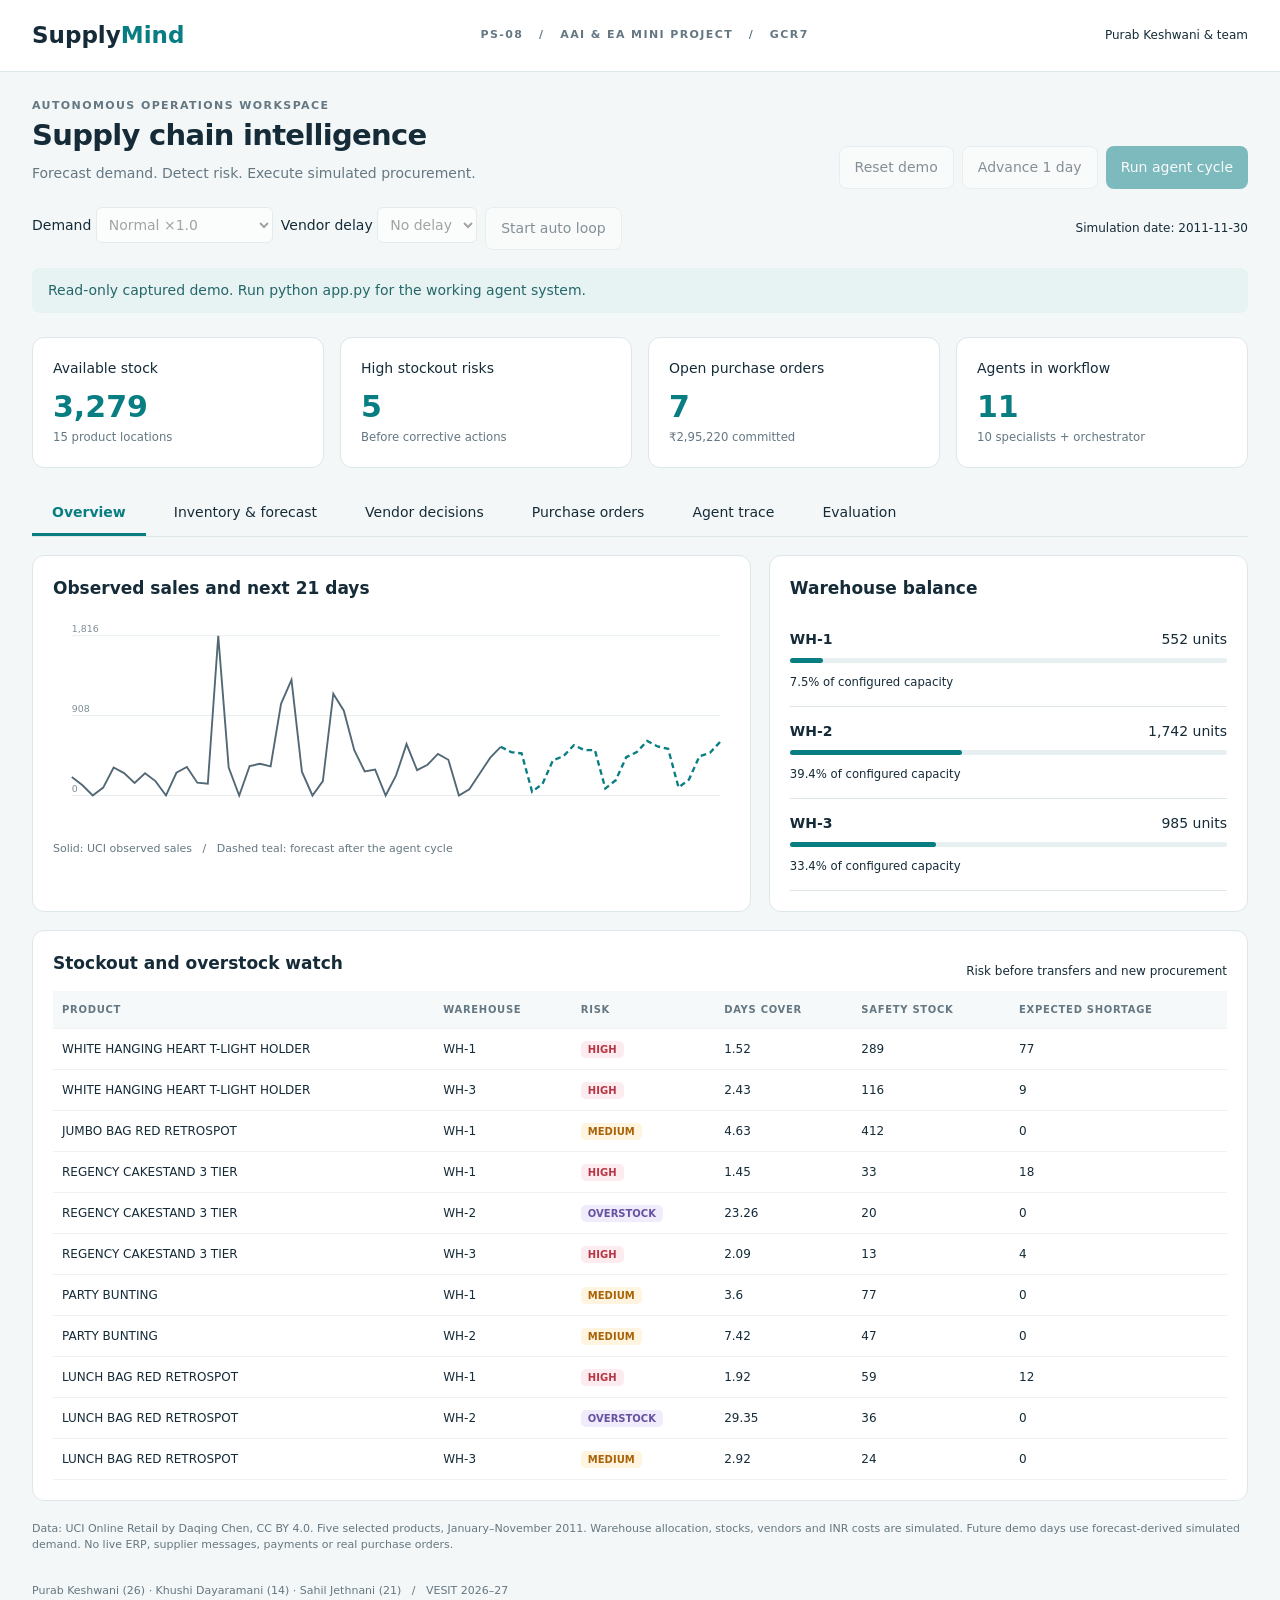
==== DEMO_PREVIEW.html @ 63d57e2f "feat: (first and final commit)" ====
<!doctype html><html lang="en"><head><meta charset="utf-8"><meta name="viewport" content="width=device-width,initial-scale=1"><title>SupplyMind | Supply Chain Intelligence</title>
<style>
:root{--ink:#152b38;--muted:#647782;--line:#dde6e8;--teal:#087e83;--pale:#e8f7f5;--red:#b73545;--amber:#a96409}*{box-sizing:border-box}body{margin:0;background:#f4f7f8;color:var(--ink);font:14px/1.5 system-ui,Arial}button,select{font:inherit}button{cursor:pointer;border:1px solid var(--line);background:white;border-radius:8px;padding:10px 15px;color:var(--ink)}button.primary{background:var(--teal);color:white;border:0}button:disabled{opacity:.5;cursor:wait}header{background:#fff;border-bottom:1px solid var(--line);padding:18px 32px;display:flex;justify-content:space-between;align-items:center}.brand{font-size:23px;font-weight:800}.brand span{color:var(--teal)}.tag{font-size:11px;letter-spacing:1.4px;font-weight:700;color:var(--muted)}main{max-width:1460px;margin:auto;padding:26px 32px}.top{display:flex;justify-content:space-between;align-items:end;gap:20px}h1{font-size:29px;letter-spacing:-.7px;margin:0}h2{font-size:17px;margin:0 0 14px}p{margin:5px 0;color:var(--muted)}.controls{display:flex;gap:8px;flex-wrap:wrap}.metrics{display:grid;grid-template-columns:repeat(4,1fr);gap:16px;margin:24px 0}.metric,.panel{background:#fff;border:1px solid var(--line);border-radius:12px;padding:20px}.metric b{display:block;font-size:30px;line-height:1.3;margin-top:8px}.metric small{color:var(--muted)}.metric .accent{color:var(--teal)}.grid{display:grid;grid-template-columns:1.5fr 1fr;gap:18px}.tabs{display:flex;border-bottom:1px solid var(--line);gap:8px;margin:24px 0 18px}.tabs button{border:0;background:none;border-bottom:3px solid transparent;border-radius:0;padding:10px 20px}.tabs button.active{border-color:var(--teal);color:var(--teal);font-weight:700}table{border-collapse:collapse;width:100%;font-size:12px}th{text-align:left;color:var(--muted);font-size:10px;text-transform:uppercase;letter-spacing:.7px;background:#f6f9fa}th,td{padding:11px 9px;border-bottom:1px solid #edf1f2}.badge{padding:3px 7px;border-radius:5px;font-size:10px;font-weight:800;background:#edf4f5;white-space:nowrap}.HIGH{color:var(--red);background:#fdecef}.MEDIUM{color:var(--amber);background:#fff4df}.LOW,.RECEIVED{color:#087668;background:#e7f7ee}.OVERSTOCK{color:#6552a1;background:#f0ecfc}.OPEN{color:#2869a5;background:#edf4fe}.notice{margin:18px 0 4px;padding:12px 16px;background:#e7f3f2;border-radius:8px;color:#25666a}.disclosure{font-size:11px;color:var(--muted);margin-top:20px}.chart{height:220px;width:100%}.legend{font-size:11px;color:var(--muted)}.trace{border-left:2px solid #bee1de;padding:0 0 18px 15px;margin-left:7px}.trace b{font-size:12px;color:var(--teal)}.trace p{font-size:12px;margin-top:4px}.section{display:none}.section.active{display:block}.wide{overflow:auto}.warehouse{display:flex;justify-content:space-between;border-bottom:1px solid var(--line);padding:14px 0}.bar{height:5px;background:#e7eff0;border-radius:5px;margin:8px 0}.bar i{height:5px;background:var(--teal);display:block;border-radius:5px}.foot{font-size:11px;color:var(--muted);padding:24px 0}select{border:1px solid var(--line);padding:8px;border-radius:6px;background:white}.subtle{font-size:12px}#error{color:var(--red)}.model{font-family:monospace}.bottom{margin-top:18px}.row{display:flex;justify-content:space-between;align-items:center;gap:12px}a{color:var(--teal)}@media(max-width:850px){main,header{padding:18px}.top{align-items:start;flex-direction:column}.grid{grid-template-columns:1fr}.metrics{grid-template-columns:repeat(2,1fr)}.tabs{overflow:auto}.tag{display:none}}
</style></head><body><header><div class="brand">Supply<span>Mind</span></div><div class="tag">PS-08 &nbsp; / &nbsp; AAI & EA MINI PROJECT &nbsp; / &nbsp; GCR7</div><div class="subtle">Purab Keshwani & team</div></header><main>
<div class="top"><div><div class="tag">AUTONOMOUS OPERATIONS WORKSPACE</div><h1>Supply chain intelligence</h1><p>Forecast demand. Detect risk. Execute simulated procurement.</p></div><div class="controls"><button onclick="act('reset')">Reset demo</button><button onclick="act('advance')">Advance 1 day</button><button class="primary" onclick="act('cycle')">Run agent cycle</button></div></div>
<div class="row bottom"><div class="controls"><label>Demand <select id="multiplier"><option value="1">Normal ×1.0</option><option value="1.6">Demand spike ×1.6</option><option value="2">Demand spike ×2.0</option></select></label><label>Vendor delay <select id="delay"><option value="0">No delay</option><option value="2">+2 days</option><option value="5">+5 days</option></select></label><button id="auto" onclick="toggleAuto()">Start auto loop</button></div><span id="date" class="subtle"></span></div>
<div id="notice" class="notice">Loading inventory...</div><div id="error"></div><div id="metrics" class="metrics"></div>
<nav class="tabs"><button class="active" onclick="tab('overview',this)">Overview</button><button onclick="tab('inventory',this)">Inventory & forecast</button><button onclick="tab('vendors',this)">Vendor decisions</button><button onclick="tab('orders',this)">Purchase orders</button><button onclick="tab('agents',this)">Agent trace</button><button onclick="tab('results',this)">Evaluation</button></nav>
<section id="overview" class="section active"><div class="grid"><div class="panel"><h2>Observed sales and next 21 days</h2><svg id="chart" class="chart" viewBox="0 0 720 220"></svg><div class="legend">Solid: UCI observed sales &nbsp; / &nbsp; Dashed teal: forecast after the agent cycle</div></div><div class="panel"><h2>Warehouse balance</h2><div id="warehouses"></div></div></div><div class="panel bottom wide"><div class="row"><h2>Stockout and overstock watch</h2><span class="subtle">Risk before transfers and new procurement</span></div><div id="risks"></div></div></section>
<section id="inventory" class="section"><div class="panel wide"><h2>Inventory and forecast by product location</h2><div id="inventoryTable"></div></div></section>
<section id="vendors" class="section"><div class="panel wide"><h2>Supplier selection and estimated cost</h2><p>Feasible options obey minimum order, lot size, capacity and an INR 100,000 per-order limit.</p><div id="vendorTable"></div></div></section>
<section id="orders" class="section"><div class="panel wide"><div class="row"><h2>Purchase and transfer orders</h2><a href="#" onclick="alert('Start the local app for CSV export.');return false" download="purchase_orders.csv">Export CSV</a></div><p>Internal simulation ledger. Delivery receipts update on-hand stock when you advance the day.</p><div id="ordersTable"></div></div></section>
<section id="agents" class="section"><div class="panel"><h2>11 cooperating agents</h2><p>Statistical learning and rule-based decision agents coordinate through a shared blackboard.</p><div id="trace" class="bottom"></div></div></section>
<section id="results" class="section"><div class="grid"><div class="panel wide"><h2>Forecast backtest</h2><p>28-day holdout: 3–30 November 2011. Lower WAPE is better.</p><div id="forecastMetrics"></div></div><div class="panel wide"><h2>Inventory policy replay</h2><p>56 days, identical initial stock and historical observed sales.</p><div id="policyMetrics"></div></div></div><p class="bottom">Operating cost includes holding, shortage penalties and transfers. Procurement is reported separately. Closing inventory differs; this is a single scenario, not a profit or production benchmark.</p></section>
<p class="disclosure">Data: UCI Online Retail by Daqing Chen, CC BY 4.0. Five selected products, January–November 2011. Warehouse allocation, stocks, vendors and INR costs are simulated. Future demo days use forecast-derived simulated demand. No live ERP, supplier messages, payments or real purchase orders.</p><div class="foot">Purab Keshwani (26) · Khushi Dayaramani (14) · Sahil Jethnani (21) &nbsp; / &nbsp; VESIT 2026–27</div>
</main><script>window.SNAPSHOT={"date": "2011-11-30", "inventory": [{"sku": "85123A", "warehouse": "WH-1", "on_hand": 89, "reserved": 0, "capacity": 1989, "available": 89, "on_order": 0, "position": 89}, {"sku": "85123A", "warehouse": "WH-2", "on_hand": 805, "reserved": 0, "capacity": 1193, "available": 805, "on_order": 0, "position": 805}, {"sku": "85123A", "warehouse": "WH-3", "on_hand": 59, "reserved": 0, "capacity": 795, "available": 59, "on_order": 0, "position": 59}, {"sku": "85099B", "warehouse": "WH-1", "on_hand": 357, "reserved": 0, "capacity": 3573, "available": 357, "on_order": 0, "position": 357}, {"sku": "85099B", "warehouse": "WH-2", "on_hand": 428, "reserved": 0, "capacity": 2144, "available": 428, "on_order": 0, "position": 428}, {"sku": "85099B", "warehouse": "WH-3", "on_hand": 786, "reserved": 0, "capacity": 1429, "available": 786, "on_order": 0, "position": 786}, {"sku": "22423", "warehouse": "WH-1", "on_hand": 20, "reserved": 0, "capacity": 461, "available": 20, "on_order": 21, "position": 41}, {"sku": "22423", "warehouse": "WH-2", "on_hand": 165, "reserved": 0, "capacity": 276, "available": 165, "on_order": 0, "position": 165}, {"sku": "22423", "warehouse": "WH-3", "on_hand": 13, "reserved": 0, "capacity": 184, "available": 13, "on_order": 0, "position": 13}, {"sku": "47566", "warehouse": "WH-1", "on_hand": 46, "reserved": 0, "capacity": 461, "available": 46, "on_order": 0, "position": 46}, {"sku": "47566", "warehouse": "WH-2", "on_hand": 55, "reserved": 0, "capacity": 276, "available": 55, "on_order": 0, "position": 55}, {"sku": "47566", "warehouse": "WH-3", "on_hand": 101, "reserved": 0, "capacity": 184, "available": 101, "on_order": 0, "position": 101}, {"sku": "20725", "warehouse": "WH-1", "on_hand": 40, "reserved": 0, "capacity": 891, "available": 40, "on_order": 72, "position": 112}, {"sku": "20725", "warehouse": "WH-2", "on_hand": 289, "reserved": 0, "capacity": 534, "available": 289, "on_order": 0, "position": 289}, {"sku": "20725", "warehouse": "WH-3", "on_hand": 26, "reserved": 0, "capacity": 356, "available": 26, "on_order": 0, "position": 26}], "orders": [{"sku": "22423", "warehouse": "WH-1", "source": "WH-2", "quantity": 21, "eta": "2011-12-01", "status": "OPEN", "kind": "TRANSFER", "id": "TR-20111130-001"}, {"sku": "20725", "warehouse": "WH-1", "source": "WH-2", "quantity": 72, "eta": "2011-12-01", "status": "OPEN", "kind": "TRANSFER", "id": "TR-20111130-002"}, {"sku": "85123A", "warehouse": "WH-3", "vendor_id": "V2", "vendor": "Rapid Logistics", "quantity": 425, "unit_price_inr": 97.2, "total_inr": 41410, "eta": "2011-12-02", "status": "OPEN", "kind": "PURCHASE", "reason": "Lowest feasible estimated total cost INR 43712.39", "id": "PO-20111130-003"}, {"sku": "85099B", "warehouse": "WH-1", "vendor_id": "V2", "vendor": "Rapid Logistics", "quantity": 1280, "unit_price_inr": 68.09, "total_inr": 87260.32, "eta": "2011-12-02", "status": "OPEN", "kind": "PURCHASE", "reason": "Lowest feasible estimated total cost INR 90441.33", "id": "PO-20111130-004"}, {"sku": "22423", "warehouse": "WH-1", "vendor_id": "V2", "vendor": "Rapid Logistics", "quantity": 165, "unit_price_inr": 367.2, "total_inr": 60688, "eta": "2011-12-02", "status": "OPEN", "kind": "PURCHASE", "reason": "Lowest feasible estimated total cost INR 61339.95", "id": "PO-20111130-005"}, {"sku": "22423", "warehouse": "WH-3", "vendor_id": "V2", "vendor": "Rapid Logistics", "quantity": 75, "unit_price_inr": 367.2, "total_inr": 27640, "eta": "2011-12-02", "status": "OPEN", "kind": "PURCHASE", "reason": "Lowest feasible estimated total cost INR 29782.60", "id": "PO-20111130-006"}, {"sku": "47566", "warehouse": "WH-1", "vendor_id": "V2", "vendor": "Rapid Logistics", "quantity": 240, "unit_price_inr": 194.4, "total_inr": 46756, "eta": "2011-12-02", "status": "OPEN", "kind": "PURCHASE", "reason": "Lowest feasible estimated total cost INR 47434.00", "id": "PO-20111130-007"}, {"sku": "47566", "warehouse": "WH-2", "vendor_id": "V2", "vendor": "Rapid Logistics", "quantity": 115, "unit_price_inr": 194.4, "total_inr": 22456, "eta": "2011-12-02", "status": "OPEN", "kind": "PURCHASE", "reason": "Lowest feasible estimated total cost INR 22794.80", "id": "PO-20111130-008"}, {"sku": "20725", "warehouse": "WH-3", "vendor_id": "V2", "vendor": "Rapid Logistics", "quantity": 110, "unit_price_inr": 81, "total_inr": 9010, "eta": "2011-12-02", "status": "OPEN", "kind": "PURCHASE", "reason": "Lowest feasible estimated total cost INR 9297.52", "id": "PO-20111130-009"}], "log": [{"agent": "MasterOrchestrator", "message": "Started detect-decide-execute cycle on a shared blackboard."}, {"agent": "InventoryTrackingAgent", "message": "Validated 15 stock records; counted open orders in inventory position."}, {"agent": "DemandForecastingAgent", "message": "Selected mean28, seasonal7 or Ridge using prior 28-day validation; forecast next 21 days."}, {"agent": "StockoutRiskAgent", "message": "Detected 5 high risks and 2 overstock positions."}, {"agent": "AnomalyDetectionAgent", "message": "Logged 0 alerts using median absolute deviation and scenario delay signals."}, {"agent": "WarehouseOptimizationAgent", "message": "Planned 2 transfers while protecting 14 days plus donor buffer."}, {"agent": "ReorderDecisionAgent", "message": "8 positions need a purchase after considering transfers and pipeline stock."}, {"agent": "VendorIntelligenceAgent", "message": "Enumerated all suppliers with MOQ, lot size, capacity, discounts and a per-order INR 100000 limit."}, {"agent": "CostOptimizationAgent", "message": "Minimized purchase, holding and estimated shortage cost over enumerated feasible candidates; no global-optimality claim."}, {"agent": "PurchaseOrderAgent", "message": "Generated 7 structured purchase orders for internal simulated execution."}, {"agent": "ReportingDashboardAgent", "message": "Published forecasts, risk alerts, supplier comparison, purchase orders and the complete decision trace."}, {"agent": "MasterOrchestrator", "message": "Cycle complete. Persistence and idempotency belong to the execution adapter."}], "risks": [{"sku": "85123A", "warehouse": "WH-1", "level": "HIGH", "days_cover": 1.52, "safety_stock": 289, "expected_shortage": 77, "lead_days": 2}, {"sku": "85123A", "warehouse": "WH-2", "level": "LOW", "days_cover": 23.09, "safety_stock": 173, "expected_shortage": 0, "lead_days": 2}, {"sku": "85123A", "warehouse": "WH-3", "level": "HIGH", "days_cover": 2.43, "safety_stock": 116, "expected_shortage": 9, "lead_days": 2}, {"sku": "85099B", "warehouse": "WH-1", "level": "MEDIUM", "days_cover": 4.63, "safety_stock": 412, "expected_shortage": 0, "lead_days": 2}, {"sku": "85099B", "warehouse": "WH-2", "level": "LOW", "days_cover": 9.29, "safety_stock": 247, "expected_shortage": 0, "lead_days": 2}, {"sku": "85099B", "warehouse": "WH-3", "level": "LOW", "days_cover": 24.9, "safety_stock": 165, "expected_shortage": 0, "lead_days": 2}, {"sku": "22423", "warehouse": "WH-1", "level": "HIGH", "days_cover": 1.45, "safety_stock": 33, "expected_shortage": 17.7, "lead_days": 2}, {"sku": "22423", "warehouse": "WH-2", "level": "OVERSTOCK", "days_cover": 23.26, "safety_stock": 20, "expected_shortage": 0, "lead_days": 2}, {"sku": "22423", "warehouse": "WH-3", "level": "HIGH", "days_cover": 2.09, "safety_stock": 13, "expected_shortage": 3.6, "lead_days": 2}, {"sku": "47566", "warehouse": "WH-1", "level": "MEDIUM", "days_cover": 3.6, "safety_stock": 77, "expected_shortage": 0, "lead_days": 2}, {"sku": "47566", "warehouse": "WH-2", "level": "MEDIUM", "days_cover": 7.42, "safety_stock": 47, "expected_shortage": 0, "lead_days": 2}, {"sku": "47566", "warehouse": "WH-3", "level": "LOW", "days_cover": 23.57, "safety_stock": 31, "expected_shortage": 0, "lead_days": 2}, {"sku": "20725", "warehouse": "WH-1", "level": "HIGH", "days_cover": 1.92, "safety_stock": 59, "expected_shortage": 11.7, "lead_days": 2}, {"sku": "20725", "warehouse": "WH-2", "level": "OVERSTOCK", "days_cover": 29.35, "safety_stock": 36, "expected_shortage": 0, "lead_days": 2}, {"sku": "20725", "warehouse": "WH-3", "level": "MEDIUM", "days_cover": 2.92, "safety_stock": 24, "expected_shortage": 0, "lead_days": 2}], "proposals": [{"sku": "85123A", "warehouse": "WH-1", "position": 89, "available": 89, "capacity": 1989, "candidates": [{"vendor_id": "V1", "name": "Value Supplies", "sku": "85123A", "unit_price_inr": 82.8, "lead_days": 6, "reliability": 0.9, "min_qty": 10, "lot_size": 5, "max_qty": 5000, "shipping_inr": 100, "discount_threshold": 500, "discount_rate": 0.03, "quantity": 1350, "actual_price": 80.32, "landed": 108526.6, "shortage_cost": 29121.43, "holding_cost": 4387.5, "score": 142035.53, "feasible": false, "effective_lead": 6}, {"vendor_id": "V2", "name": "Rapid Logistics", "sku": "85123A", "unit_price_inr": 97.2, "lead_days": 2, "reliability": 0.98, "min_qty": 10, "lot_size": 5, "max_qty": 5000, "shipping_inr": 100, "discount_threshold": 500, "discount_rate": 0.03, "quantity": 1100, "actual_price": 94.28, "landed": 103812.4, "shortage_cost": 10711.29, "holding_cost": 2475, "score": 116998.69, "feasible": false, "effective_lead": 2}, {"vendor_id": "V3", "name": "Balanced Traders", "sku": "85123A", "unit_price_inr": 90, "lead_days": 4, "reliability": 0.96, "min_qty": 10, "lot_size": 5, "max_qty": 5000, "shipping_inr": 100, "discount_threshold": 500, "discount_rate": 0.03, "quantity": 1170, "actual_price": 87.3, "landed": 102241, "shortage_cost": 11567.57, "holding_cost": 3217.5, "score": 117026.07, "feasible": false, "effective_lead": 4}], "review": "No feasible supplier under configured constraints"}, {"sku": "85123A", "warehouse": "WH-3", "position": 59, "available": 59, "capacity": 795, "candidates": [{"vendor_id": "V1", "name": "Value Supplies", "sku": "85123A", "unit_price_inr": 82.8, "lead_days": 6, "reliability": 0.9, "min_qty": 10, "lot_size": 5, "max_qty": 5000, "shipping_inr": 100, "discount_threshold": 500, "discount_rate": 0.03, "quantity": 530, "actual_price": 80.32, "landed": 42667.48, "shortage_cost": 9160.71, "holding_cost": 1722.5, "score": 53550.69, "feasible": true, "effective_lead": 6}, {"vendor_id": "V2", "name": "Rapid Logistics", "sku": "85123A", "unit_price_inr": 97.2, "lead_days": 2, "reliability": 0.98, "min_qty": 10, "lot_size": 5, "max_qty": 5000, "shipping_inr": 100, "discount_threshold": 500, "discount_rate": 0.03, "quantity": 425, "actual_price": 97.2, "landed": 41410, "shortage_cost": 1346.14, "holding_cost": 956.25, "score": 43712.39, "feasible": true, "effective_lead": 2}, {"vendor_id": "V3", "name": "Balanced Traders", "sku": "85123A", "unit_price_inr": 90, "lead_days": 4, "reliability": 0.96, "min_qty": 10, "lot_size": 5, "max_qty": 5000, "shipping_inr": 100, "discount_threshold": 500, "discount_rate": 0.03, "quantity": 455, "actual_price": 90, "landed": 41050, "shortage_cost": 1747.29, "holding_cost": 1251.25, "score": 44048.54, "feasible": true, "effective_lead": 4}], "selected": {"vendor_id": "V2", "name": "Rapid Logistics", "sku": "85123A", "unit_price_inr": 97.2, "lead_days": 2, "reliability": 0.98, "min_qty": 10, "lot_size": 5, "max_qty": 5000, "shipping_inr": 100, "discount_threshold": 500, "discount_rate": 0.03, "quantity": 425, "actual_price": 97.2, "landed": 41410, "shortage_cost": 1346.14, "holding_cost": 956.25, "score": 43712.39, "feasible": true, "effective_lead": 2}}, {"sku": "85099B", "warehouse": "WH-1", "position": 357, "available": 357, "capacity": 3573, "candidates": [{"vendor_id": "V1", "name": "Value Supplies", "sku": "85099B", "unit_price_inr": 59.8, "lead_days": 6, "reliability": 0.9, "min_qty": 10, "lot_size": 5, "max_qty": 5000, "shipping_inr": 100, "discount_threshold": 500, "discount_rate": 0.03, "quantity": 1775, "actual_price": 58.01, "landed": 103060.65, "shortage_cost": 9541.46, "holding_cost": 5768.75, "score": 118370.86, "feasible": false, "effective_lead": 6}, {"vendor_id": "V2", "name": "Rapid Logistics", "sku": "85099B", "unit_price_inr": 70.2, "lead_days": 2, "reliability": 0.98, "min_qty": 10, "lot_size": 5, "max_qty": 5000, "shipping_inr": 100, "discount_threshold": 500, "discount_rate": 0.03, "quantity": 1280, "actual_price": 68.09, "landed": 87260.32, "shortage_cost": 301.01, "holding_cost": 2880, "score": 90441.33, "feasible": true, "effective_lead": 2}, {"vendor_id": "V3", "name": "Balanced Traders", "sku": "85099B", "unit_price_inr": 65, "lead_days": 4, "reliability": 0.96, "min_qty": 10, "lot_size": 5, "max_qty": 5000, "shipping_inr": 100, "discount_threshold": 500, "discount_rate": 0.03, "quantity": 1470, "actual_price": 63.05, "landed": 92783.5, "shortage_cost": 602.01, "holding_cost": 4042.5, "score": 97428.01, "feasible": true, "effective_lead": 4}], "selected": {"vendor_id": "V2", "name": "Rapid Logistics", "sku": "85099B", "unit_price_inr": 70.2, "lead_days": 2, "reliability": 0.98, "min_qty": 10, "lot_size": 5, "max_qty": 5000, "shipping_inr": 100, "discount_threshold": 500, "discount_rate": 0.03, "quantity": 1280, "actual_price": 68.09, "landed": 87260.32, "shortage_cost": 301.01, "holding_cost": 2880, "score": 90441.33, "feasible": true, "effective_lead": 2}}, {"sku": "22423", "warehouse": "WH-1", "position": 41, "available": 20, "capacity": 461, "candidates": [{"vendor_id": "V1", "name": "Value Supplies", "sku": "22423", "unit_price_inr": 312.8, "lead_days": 6, "reliability": 0.9, "min_qty": 10, "lot_size": 5, "max_qty": 5000, "shipping_inr": 100, "discount_threshold": 500, "discount_rate": 0.03, "quantity": 220, "actual_price": 312.8, "landed": 68916, "shortage_cost": 19671.08, "holding_cost": 715, "score": 89302.08, "feasible": true, "effective_lead": 6}, {"vendor_id": "V2", "name": "Rapid Logistics", "sku": "22423", "unit_price_inr": 367.2, "lead_days": 2, "reliability": 0.98, "min_qty": 10, "lot_size": 5, "max_qty": 5000, "shipping_inr": 100, "discount_threshold": 500, "discount_rate": 0.03, "quantity": 165, "actual_price": 367.2, "landed": 60688, "shortage_cost": 280.7, "holding_cost": 371.25, "score": 61339.95, "feasible": true, "effective_lead": 2}, {"vendor_id": "V3", "name": "Balanced Traders", "sku": "22423", "unit_price_inr": 340, "lead_days": 4, "reliability": 0.96, "min_qty": 10, "lot_size": 5, "max_qty": 5000, "shipping_inr": 100, "discount_threshold": 500, "discount_rate": 0.03, "quantity": 180, "actual_price": 340, "landed": 61300, "shortage_cost": 3098.55, "holding_cost": 495, "score": 64893.55, "feasible": true, "effective_lead": 4}], "selected": {"vendor_id": "V2", "name": "Rapid Logistics", "sku": "22423", "unit_price_inr": 367.2, "lead_days": 2, "reliability": 0.98, "min_qty": 10, "lot_size": 5, "max_qty": 5000, "shipping_inr": 100, "discount_threshold": 500, "discount_rate": 0.03, "quantity": 165, "actual_price": 367.2, "landed": 60688, "shortage_cost": 280.7, "holding_cost": 371.25, "score": 61339.95, "feasible": true, "effective_lead": 2}}, {"sku": "22423", "warehouse": "WH-3", "position": 13, "available": 13, "capacity": 184, "candidates": [{"vendor_id": "V1", "name": "Value Supplies", "sku": "22423", "unit_price_inr": 312.8, "lead_days": 6, "reliability": 0.9, "min_qty": 10, "lot_size": 5, "max_qty": 5000, "shipping_inr": 100, "discount_threshold": 500, "discount_rate": 0.03, "quantity": 100, "actual_price": 312.8, "landed": 31380, "shortage_cost": 11784.55, "holding_cost": 325, "score": 43489.55, "feasible": true, "effective_lead": 6}, {"vendor_id": "V2", "name": "Rapid Logistics", "sku": "22423", "unit_price_inr": 367.2, "lead_days": 2, "reliability": 0.98, "min_qty": 10, "lot_size": 5, "max_qty": 5000, "shipping_inr": 100, "discount_threshold": 500, "discount_rate": 0.03, "quantity": 75, "actual_price": 367.2, "landed": 27640, "shortage_cost": 1973.85, "holding_cost": 168.75, "score": 29782.6, "feasible": true, "effective_lead": 2}, {"vendor_id": "V3", "name": "Balanced Traders", "sku": "22423", "unit_price_inr": 340, "lead_days": 4, "reliability": 0.96, "min_qty": 10, "lot_size": 5, "max_qty": 5000, "shipping_inr": 100, "discount_threshold": 500, "discount_rate": 0.03, "quantity": 85, "actual_price": 340, "landed": 29000, "shortage_cost": 4277.22, "holding_cost": 233.75, "score": 33510.97, "feasible": true, "effective_lead": 4}], "selected": {"vendor_id": "V2", "name": "Rapid Logistics", "sku": "22423", "unit_price_inr": 367.2, "lead_days": 2, "reliability": 0.98, "min_qty": 10, "lot_size": 5, "max_qty": 5000, "shipping_inr": 100, "discount_threshold": 500, "discount_rate": 0.03, "quantity": 75, "actual_price": 367.2, "landed": 27640, "shortage_cost": 1973.85, "holding_cost": 168.75, "score": 29782.6, "feasible": true, "effective_lead": 2}}, {"sku": "47566", "warehouse": "WH-1", "position": 46, "available": 46, "capacity": 461, "candidates": [{"vendor_id": "V1", "name": "Value Supplies", "sku": "47566", "unit_price_inr": 165.6, "lead_days": 6, "reliability": 0.9, "min_qty": 10, "lot_size": 5, "max_qty": 5000, "shipping_inr": 100, "discount_threshold": 500, "discount_rate": 0.03, "quantity": 310, "actual_price": 165.6, "landed": 51436, "shortage_cost": 6537.48, "holding_cost": 1007.5, "score": 58980.98, "feasible": true, "effective_lead": 6}, {"vendor_id": "V2", "name": "Rapid Logistics", "sku": "47566", "unit_price_inr": 194.4, "lead_days": 2, "reliability": 0.98, "min_qty": 10, "lot_size": 5, "max_qty": 5000, "shipping_inr": 100, "discount_threshold": 500, "discount_rate": 0.03, "quantity": 240, "actual_price": 194.4, "landed": 46756, "shortage_cost": 138, "holding_cost": 540, "score": 47434, "feasible": true, "effective_lead": 2}, {"vendor_id": "V3", "name": "Balanced Traders", "sku": "47566", "unit_price_inr": 180, "lead_days": 4, "reliability": 0.96, "min_qty": 10, "lot_size": 5, "max_qty": 5000, "shipping_inr": 100, "discount_threshold": 500, "discount_rate": 0.03, "quantity": 260, "actual_price": 180, "landed": 46900, "shortage_cost": 276, "holding_cost": 715, "score": 47891, "feasible": true, "effective_lead": 4}], "selected": {"vendor_id": "V2", "name": "Rapid Logistics", "sku": "47566", "unit_price_inr": 194.4, "lead_days": 2, "reliability": 0.98, "min_qty": 10, "lot_size": 5, "max_qty": 5000, "shipping_inr": 100, "discount_threshold": 500, "discount_rate": 0.03, "quantity": 240, "actual_price": 194.4, "landed": 46756, "shortage_cost": 138, "holding_cost": 540, "score": 47434, "feasible": true, "effective_lead": 2}}, {"sku": "47566", "warehouse": "WH-2", "position": 55, "available": 55, "capacity": 276, "candidates": [{"vendor_id": "V1", "name": "Value Supplies", "sku": "47566", "unit_price_inr": 165.6, "lead_days": 6, "reliability": 0.9, "min_qty": 10, "lot_size": 5, "max_qty": 5000, "shipping_inr": 100, "discount_threshold": 500, "discount_rate": 0.03, "quantity": 160, "actual_price": 165.6, "landed": 26596, "shortage_cost": 400.25, "holding_cost": 520, "score": 27516.25, "feasible": true, "effective_lead": 6}, {"vendor_id": "V2", "name": "Rapid Logistics", "sku": "47566", "unit_price_inr": 194.4, "lead_days": 2, "reliability": 0.98, "min_qty": 10, "lot_size": 5, "max_qty": 5000, "shipping_inr": 100, "discount_threshold": 500, "discount_rate": 0.03, "quantity": 115, "actual_price": 194.4, "landed": 22456, "shortage_cost": 80.05, "holding_cost": 258.75, "score": 22794.8, "feasible": true, "effective_lead": 2}, {"vendor_id": "V3", "name": "Balanced Traders", "sku": "47566", "unit_price_inr": 180, "lead_days": 4, "reliability": 0.96, "min_qty": 10, "lot_size": 5, "max_qty": 5000, "shipping_inr": 100, "discount_threshold": 500, "discount_rate": 0.03, "quantity": 125, "actual_price": 180, "landed": 22600, "shortage_cost": 160.1, "holding_cost": 343.75, "score": 23103.85, "feasible": true, "effective_lead": 4}], "selected": {"vendor_id": "V2", "name": "Rapid Logistics", "sku": "47566", "unit_price_inr": 194.4, "lead_days": 2, "reliability": 0.98, "min_qty": 10, "lot_size": 5, "max_qty": 5000, "shipping_inr": 100, "discount_threshold": 500, "discount_rate": 0.03, "quantity": 115, "actual_price": 194.4, "landed": 22456, "shortage_cost": 80.05, "holding_cost": 258.75, "score": 22794.8, "feasible": true, "effective_lead": 2}}, {"sku": "20725", "warehouse": "WH-3", "position": 26, "available": 26, "capacity": 356, "candidates": [{"vendor_id": "V1", "name": "Value Supplies", "sku": "20725", "unit_price_inr": 69, "lead_days": 6, "reliability": 0.9, "min_qty": 10, "lot_size": 5, "max_qty": 5000, "shipping_inr": 100, "discount_threshold": 500, "discount_rate": 0.03, "quantity": 150, "actual_price": 69, "landed": 10450, "shortage_cost": 2963.98, "holding_cost": 487.5, "score": 13901.48, "feasible": true, "effective_lead": 6}, {"vendor_id": "V2", "name": "Rapid Logistics", "sku": "20725", "unit_price_inr": 81, "lead_days": 2, "reliability": 0.98, "min_qty": 10, "lot_size": 5, "max_qty": 5000, "shipping_inr": 100, "discount_threshold": 500, "discount_rate": 0.03, "quantity": 110, "actual_price": 81, "landed": 9010, "shortage_cost": 40.02, "holding_cost": 247.5, "score": 9297.52, "feasible": true, "effective_lead": 2}, {"vendor_id": "V3", "name": "Balanced Traders", "sku": "20725", "unit_price_inr": 75, "lead_days": 4, "reliability": 0.96, "min_qty": 10, "lot_size": 5, "max_qty": 5000, "shipping_inr": 100, "discount_threshold": 500, "discount_rate": 0.03, "quantity": 120, "actual_price": 75, "landed": 9100, "shortage_cost": 258.01, "holding_cost": 330, "score": 9688.01, "feasible": true, "effective_lead": 4}], "selected": {"vendor_id": "V2", "name": "Rapid Logistics", "sku": "20725", "unit_price_inr": 81, "lead_days": 2, "reliability": 0.98, "min_qty": 10, "lot_size": 5, "max_qty": 5000, "shipping_inr": 100, "discount_threshold": 500, "discount_rate": 0.03, "quantity": 110, "actual_price": 81, "landed": 9010, "shortage_cost": 40.02, "holding_cost": 247.5, "score": 9297.52, "feasible": true, "effective_lead": 2}}], "forecasts": [{"sku": "20725", "warehouse": "WH-1", "values": [25.760460265597796, 25.891395929390537, 0.8998746211347282, 11.964581651328743, 22.29657810415955, 31.602420273414186, 27.757129822018474, 25.17361140532875, 25.737293793881094, 1.6204684404150456, 13.027059564394007, 22.41234692681228, 32.16249186836561, 27.663579891147126, 25.612220006738227, 26.57874316226009, 2.1457548926995784, 13.48190388376512, 23.114818095121038, 32.303107655822316, 27.99554572978063], "mean": 20.881777238149144, "sigma": 25.265319385203973, "model": "ridge", "validation_wape": {"mean28": 0.660198801264973, "seasonal7": 0.7967377666248432, "ridge": 0.5175045809105642}}, {"sku": "20725", "warehouse": "WH-2", "values": [15.216940525390617, 15.32222388481838, 0.5324627467936125, 6.7956372938509, 13.12467148124516, 18.640963568374026, 16.454008941369608, 14.853072609981144, 15.244276581063074, 0.958385052083413, 7.423324481745898, 13.207756215720863, 18.9900754312158, 16.38884737704748, 15.103891934037941, 15.72418370589733, 1.2639436428898545, 7.687875059975864, 13.614627122656131, 19.07132238779494, 16.58983689548857], "mean": 12.298129777406043, "sigma": 15.114186592854951, "model": "ridge", "validation_wape": {"mean28": 0.6676293224980757, "seasonal7": 0.8050847457627118, "ridge": 0.5240418464555474}}, {"sku": "20725", "warehouse": "WH-3", "values": [10.968906898408193, 10.89501353783601, 0.30218504896384957, 5.415800587000522, 9.479277021656866, 13.506418848020697, 11.693083305618432, 10.719472662397651, 10.85251343930624, 0.6179171021592857, 5.873605605122291, 9.587262380958858, 13.736660028209146, 11.74872149477437, 10.941766188373956, 11.225622056561797, 0.87232111116856, 6.09721227004802, 9.898638939441188, 13.843312717619428, 11.892177725860707], "mean": 8.894383606786366, "sigma": 10.176733714257688, "model": "ridge", "validation_wape": {"mean28": 0.6487611631489137, "seasonal7": 0.7699115044247787, "ridge": 0.5033105985514381}}, {"sku": "22423", "warehouse": "WH-1", "values": [22.364109725440922, 15.32289525899931, 1.087107877294729, 7.200705245274588, 11.817578139361112, 19.02640424044309, 19.499037011907685, 24.181365478001457, 14.690367106536877, 1.5501255780999958, 8.118891679932625, 10.81486620251137, 20.04847674054395, 19.339616123622783, 25.593527832738076, 15.767593887078185, 2.096824582741794, 8.722273348880737, 12.013750340923593, 16.93147178080578, 20.304168999772152], "mean": 13.759691071245921, "sigma": 13.771417793820216, "model": "ridge", "validation_wape": {"mean28": 0.7046915865259821, "seasonal7": 0.6479591836734694, "ridge": 0.5221308681064991}}, {"sku": "22423", "warehouse": "WH-2", "values": [13.095884703913562, 8.887358203473452, 0.6858044087666055, 3.95577822479555, 6.8210717769287355, 11.047702701409017, 11.492745921459369, 14.189059246217417, 8.52965994864158, 0.9518692949153325, 4.541040045983991, 6.213354321542772, 11.614181782526128, 11.348761614827302, 15.05468737325316, 9.177521530025604, 1.2776853813678182, 4.933210688483031, 6.934276268389125, 9.80803290670101, 11.934558011798615], "mean": 7.998049420106613, "sigma": 8.346707882005484, "model": "ridge", "validation_wape": {"mean28": 0.7204757588234314, "seasonal7": 0.6740088105726872, "ridge": 0.5447093936665669}}, {"sku": "22423", "warehouse": "WH-3", "values": [9.730015886602917, 6.8915541093749315, 0.46381308522555553, 3.803895737100491, 5.333506381149702, 8.640595390185009, 8.662104843050948, 10.400498662701827, 6.741657073619949, 0.7047537359830525, 4.234331092859065, 5.058285906443609, 8.985453476270013, 8.630373449084072, 10.995501949830373, 7.1141571342753664, 0.9470047358374707, 4.40956118833633, 5.587684599462485, 7.672247225044182, 8.953890451095951], "mean": 6.217926490384222, "sigma": 5.504071692375128, "model": "ridge", "validation_wape": {"mean28": 0.6640015018410963, "seasonal7": 0.5888888888888889, "ridge": 0.4718052672769582}}, {"sku": "47566", "warehouse": "WH-1", "values": [16.819681891226423, 13.786069670638026, 0, 0, 11.369133621570132, 25.682494104528985, 21.785473179765084, 18.270589100201125, 14.442998396477336, 0, 0, 10.814658773521897, 26.857305183488105, 22.863794445057703, 19.10621950731258, 15.413687786384317, 0, 0.144673358988765, 11.869658572995144, 27.613556099399595, 23.63801201525385], "mean": 12.777550352532662, "sigma": 32.95301160783296, "model": "ridge", "validation_wape": {"mean28": 0.8209108892700168, "seasonal7": 0.8414322250639387, "ridge": 0.8057887279757835}}, {"sku": "47566", "warehouse": "WH-2", "values": [9.73521209349705, 7.985199501974647, 0, 0, 6.329586402570412, 15.071888559329134, 12.762985521034526, 10.59295892119182, 8.367674380768845, 0, 0, 6.130135599105188, 15.785004356204722, 13.419424777648281, 11.10918789478822, 8.95041134511159, 0, 0, 6.758412027630767, 16.217407059468975, 13.872961960829484], "mean": 7.412124582629395, "sigma": 19.81157997986787, "model": "ridge", "validation_wape": {"mean28": 0.8541664942571263, "seasonal7": 0.8755555555555555, "ridge": 0.8286166957508723}}, {"sku": "47566", "warehouse": "WH-3", "values": [12, 6, 0, 2, 3, 2, 5, 12, 6, 0, 2, 3, 2, 5, 12, 6, 0, 2, 3, 2, 5], "mean": 4.285714285714286, "sigma": 12.946430586654568, "model": "seasonal7", "validation_wape": {"mean28": 0.7480271937954721, "seasonal7": 0.7241379310344828, "ridge": 0.7484407581095202}}, {"sku": "85099B", "warehouse": "WH-1", "values": [123.32270984365508, 72.68900607753447, 19.10397569969603, 41.99788923288202, 88.8919891631817, 93.41930409790733, 100.8434829632486, 132.15326372422334, 90.9217755579875, 36.90525982744532, 60.04588577958608, 107.03575303960292, 113.89619053354501, 123.81727987691895, 150.23996745322725, 96.08237468435988, 41.00266104113217, 63.61193207077295, 110.01729021960045, 111.91790139357121, 118.1401311897494], "mean": 77.18119386830074, "sigma": 176.93350335758802, "model": "ridge", "validation_wape": {"mean28": 0.7726683531947438, "seasonal7": 0.8078474514118078, "ridge": 0.6980773170491832}}, {"sku": "85099B", "warehouse": "WH-2", "values": [73.67690959233576, 43.283054317550075, 11.433095834620758, 24.96488853280148, 53.005550857626595, 55.77283214013043, 60.24048434257524, 79.02023860442159, 54.23321642103076, 22.128994841699203, 35.8197020211199, 63.92626286100261, 68.09246796360655, 74.07385665985548, 89.9065990854924, 57.37457777793752, 24.619447569153586, 37.986864446964205, 65.747699633899, 66.93394298741376, 70.67334366698063], "mean": 46.053830802520054, "sigma": 106.15032222791841, "model": "ridge", "validation_wape": {"mean28": 0.7749710750487075, "seasonal7": 0.810926949048496, "ridge": 0.7014658852627927}}, {"sku": "85099B", "warehouse": "WH-3", "values": [50.35306475082326, 29.924647338909807, 7.776333159883176, 17.50040941551761, 36.29429711385242, 38.06542648896421, 41.07440985432351, 53.64202567925104, 37.0046931478131, 14.72001034078932, 24.575762905012535, 43.471087887295866, 46.093458795618176, 49.98503961919148, 60.66166062169536, 38.98428432241363, 16.28356315898356, 25.93144937666277, 44.59672492337701, 45.31198216459235, 47.80100213205884], "mean": 31.569798303182, "sigma": 70.92080822270033, "model": "ridge", "validation_wape": {"mean28": 0.7644687115539845, "seasonal7": 0.7976513098464318, "ridge": 0.6851738685406413}}, {"sku": "85123A", "warehouse": "WH-1", "values": [55, 111, 0, 4, 66, 57, 117, 55, 111, 0, 4, 66, 57, 117, 55, 111, 0, 4, 66, 57, 117], "mean": 58.57142857142857, "sigma": 123.97804450579352, "model": "seasonal7", "validation_wape": {"mean28": 0.7826208945176907, "seasonal7": 0.7012165450121655, "ridge": 0.7087571105066155}}, {"sku": "85123A", "warehouse": "WH-2", "values": [33, 66, 0, 2, 39, 34, 70, 33, 66, 0, 2, 39, 34, 70, 33, 66, 0, 2, 39, 34, 70], "mean": 34.857142857142854, "sigma": 74.344337507846, "model": "seasonal7", "validation_wape": {"mean28": 0.7867550208453825, "seasonal7": 0.7035830618892508, "ridge": 0.7115456965377411}}, {"sku": "85123A", "warehouse": "WH-3", "values": [23, 45, 0, 2, 28, 24, 48, 23, 45, 0, 2, 28, 24, 48, 23, 45, 0, 2, 28, 24, 48], "mean": 24.285714285714285, "sigma": 49.640774505505995, "model": "seasonal7", "validation_wape": {"mean28": 0.7698100839001188, "seasonal7": 0.6872037914691943, "ridge": 0.6936407279459509}}], "anomalies": [], "last_action": "Executed 7 simulated POs and 2 transfer orders.", "simulated_days": 0, "products": [{"sku": "85123A", "name": "WHITE HANGING HEART T-LIGHT HOLDER", "selling_price_inr": 162, "holding_cost_day_inr": 0.5, "stockout_penalty_inr": 135}, {"sku": "85099B", "name": "JUMBO BAG RED RETROSPOT", "selling_price_inr": 117, "holding_cost_day_inr": 0.5, "stockout_penalty_inr": 97.5}, {"sku": "22423", "name": "REGENCY CAKESTAND 3 TIER", "selling_price_inr": 612, "holding_cost_day_inr": 0.5, "stockout_penalty_inr": 510}, {"sku": "47566", "name": "PARTY BUNTING", "selling_price_inr": 324, "holding_cost_day_inr": 0.5, "stockout_penalty_inr": 270}, {"sku": "20725", "name": "LUNCH BAG RED RETROSPOT", "selling_price_inr": 135, "holding_cost_day_inr": 0.5, "stockout_penalty_inr": 112.5}], "history": [{"date": "2011-10-20", "units": 210}, {"date": "2011-10-21", "units": 120}, {"date": "2011-10-22", "units": 0}, {"date": "2011-10-23", "units": 90}, {"date": "2011-10-24", "units": 318}, {"date": "2011-10-25", "units": 254}, {"date": "2011-10-26", "units": 142}, {"date": "2011-10-27", "units": 253}, {"date": "2011-10-28", "units": 163}, {"date": "2011-10-29", "units": 0}, {"date": "2011-10-30", "units": 259}, {"date": "2011-10-31", "units": 324}, {"date": "2011-11-01", "units": 145}, {"date": "2011-11-02", "units": 133}, {"date": "2011-11-03", "units": 1816}, {"date": "2011-11-04", "units": 317}, {"date": "2011-11-05", "units": 0}, {"date": "2011-11-06", "units": 335}, {"date": "2011-11-07", "units": 360}, {"date": "2011-11-08", "units": 331}, {"date": "2011-11-09", "units": 1043}, {"date": "2011-11-10", "units": 1314}, {"date": "2011-11-11", "units": 270}, {"date": "2011-11-12", "units": 0}, {"date": "2011-11-13", "units": 164}, {"date": "2011-11-14", "units": 1157}, {"date": "2011-11-15", "units": 964}, {"date": "2011-11-16", "units": 515}, {"date": "2011-11-17", "units": 275}, {"date": "2011-11-18", "units": 294}, {"date": "2011-11-19", "units": 0}, {"date": "2011-11-20", "units": 229}, {"date": "2011-11-21", "units": 584}, {"date": "2011-11-22", "units": 288}, {"date": "2011-11-23", "units": 349}, {"date": "2011-11-24", "units": 472}, {"date": "2011-11-25", "units": 406}, {"date": "2011-11-26", "units": 0}, {"date": "2011-11-27", "units": 70}, {"date": "2011-11-28", "units": 250}, {"date": "2011-11-29", "units": 431}, {"date": "2011-11-30", "units": 553}], "evaluation": {"forecast": [{"model": "mean28", "wape": 0.7588769373598542, "mae": 23.104189042905848}, {"model": "ridge", "wape": 0.6722405812365407, "mae": 20.466524553027725}, {"model": "seasonal7", "wape": 0.7611636818643935, "mae": 23.17380952380952}, {"model": "selected", "wape": 0.6714243152695931, "mae": 20.441673141314972}], "policy": [{"policy": "threshold30", "demand": 20656, "served": 17552, "lost_units": 3104, "holding_inr": 107499, "shortage_inr": 340402.5, "procurement_inr": 1899696.0499999996, "transfer_inr": 0, "order_count": 55, "fill_rate": 0.8497288923315259, "operating_cost_inr": 447901.5, "closing_on_hand": 5086, "open_pipeline_units": 95}, {"policy": "agentic", "demand": 20656, "served": 18254, "lost_units": 2402, "holding_inr": 109531.5, "shortage_inr": 282030, "procurement_inr": 2323760.96, "transfer_inr": 0, "order_count": 73, "fill_rate": 0.8837141750580945, "operating_cost_inr": 391561.5, "closing_on_hand": 5759, "open_pipeline_units": 335}], "forecast_test_start": "2011-11-03", "forecast_test_end": "2011-11-30", "validation_start": "2011-10-06", "validation_end": "2011-11-02", "replay_start": "2011-10-06", "replay_end": "2011-11-30", "caveat": "Replay uses historical observed sales as demand, simulated procurement assumptions and one 56-day window. Operating cost excludes purchase cost, reported separately. Policies end with different inventories; no net profit claim."}};</script><script>
let S, timer=null, autoStep=0;const $=id=>document.getElementById(id);const esc=x=>String(x??'').replace(/[&<>"']/g,c=>({'&':'&amp;','<':'&lt;','>':'&gt;','"':'&quot;',"'":'&#39;'}[c]));const n=x=>Math.round(x||0).toLocaleString('en-IN');const money=x=>'₹'+n(x);const badge=x=>`<span class="badge ${esc(x)}">${esc(x)}</span>`;const table=(headers,rows)=>`<table><thead><tr>${headers.map(x=>`<th>${esc(x)}</th>`).join('')}</tr></thead><tbody>${rows.length?rows.map(r=>`<tr>${r.map(x=>`<td>${x}</td>`).join('')}</tr>`).join(''):`<tr><td colspan="${headers.length}">Run the agent cycle to generate decisions.</td></tr>`}</tbody></table>`;
function tab(id,b){document.querySelectorAll('.section,.tabs button').forEach(e=>e.classList.remove('active'));$(id).classList.add('active');b.classList.add('active')}
function render(s){S=s;const name=sku=>esc(s.products.find(p=>p.sku===sku)?.name||sku);$('date').textContent='Simulation date: '+s.date;$('notice').textContent=s.last_action;let high=s.risks.filter(r=>r.level==='HIGH').length,po=s.orders.filter(o=>o.kind==='PURCHASE'&&o.status==='OPEN');$('metrics').innerHTML=[['Available stock',n(s.inventory.reduce((a,r)=>a+r.on_hand-r.reserved,0)),'15 product locations'],['High stockout risks',high,'Before corrective actions'],['Open purchase orders',po.length, money(po.reduce((a,r)=>a+r.total_inr,0))+' committed'],['Agents in workflow','11','10 specialists + orchestrator']].map(([l,v,t])=>`<div class="metric">${l}<b class="accent">${v}</b><small>${t}</small></div>`).join('');
$('warehouses').innerHTML=['WH-1','WH-2','WH-3'].map(w=>{let rs=s.inventory.filter(r=>r.warehouse===w),q=rs.reduce((a,r)=>a+r.on_hand,0),cap=rs.reduce((a,r)=>a+r.capacity,0);return `<div class="warehouse"><div style="width:100%"><div class="row"><strong>${w}</strong><span>${n(q)} units</span></div><div class="bar"><i style="width:${Math.min(100,q/cap*100)}%"></i></div><small>${(q/cap*100).toFixed(1)}% of configured capacity</small></div></div>`}).join('');
$('risks').innerHTML=table(['Product','Warehouse','Risk','Days cover','Safety stock','Expected shortage'],s.risks.filter(r=>r.level!=='LOW').map(r=>[name(r.sku),esc(r.warehouse),badge(r.level),r.days_cover,n(r.safety_stock),n(r.expected_shortage)]));
$('inventoryTable').innerHTML=table(['Product / SKU','Warehouse','On hand','On order','Capacity','Forecast / day','Model'],s.inventory.map(r=>{let f=s.forecasts.find(f=>f.sku===r.sku&&f.warehouse===r.warehouse);let onorder=s.orders.filter(o=>o.status==='OPEN'&&o.sku===r.sku&&o.warehouse===r.warehouse).reduce((a,o)=>a+o.quantity,0);return [name(r.sku)+`<br><small>${esc(r.sku)}</small>`,esc(r.warehouse),n(r.on_hand),n(onorder),n(r.capacity),f?f.mean.toFixed(1):'Pending',f?esc(f.model):'Pending']}));
$('vendorTable').innerHTML=s.proposals.map(p=>`<h3>${name(p.sku)} · ${esc(p.warehouse)}</h3>`+table(['Supplier','Lead','Quantity','Landed cost','Risk cost','Total score','Decision'],p.candidates.map(v=>[esc(v.name),v.effective_lead+' d',n(v.quantity),money(v.landed),money(v.shortage_cost),money(v.score),v.vendor_id===p.selected?.vendor_id?badge('SELECTED'):v.feasible?'Alternative':badge('INFEASIBLE')]))).join('')||'<p>No supplier decisions yet.</p>';
$('ordersTable').innerHTML=table(['ID','Type','Product','Warehouse','Supplier / source','Qty','Total','ETA','Status'],s.orders.map(o=>[esc(o.id),esc(o.kind),esc(o.sku),esc(o.warehouse),esc(o.vendor||o.source),n(o.quantity),o.total_inr?money(o.total_inr):'Transfer',esc(o.eta),badge(o.status)]));
$('trace').innerHTML=s.log.map(l=>`<div class="trace"><b>${esc(l.agent)}</b><p>${esc(l.message)}</p></div>`).join('')||'<p>Run the cycle to inspect all agent messages.</p>';
$('forecastMetrics').innerHTML=table(['Model','WAPE','MAE'],(s.evaluation.forecast||[]).map(r=>[esc(r.model),(r.wape*100).toFixed(1)+'%',r.mae.toFixed(2)]));$('policyMetrics').innerHTML=table(['Policy','Fill rate','Lost units','Operating cost'],(s.evaluation.policy||[]).map(r=>[esc(r.policy),(r.fill_rate*100).toFixed(1)+'%',n(r.lost_units),money(r.operating_cost_inr)]));drawChart(s)}
function drawChart(s){let a=s.history.map(r=>r.units),f=s.forecasts.length?Array.from({length:21},(_,i)=>s.forecasts.reduce((a,r)=>a+r.values[i],0)):[];let all=[...a,...f],max=Math.max(1,...all),W=690,H=170,x=i=>20+i*W/Math.max(1,all.length-1),y=v=>185-v/max*H;let svg=[0,.5,1].map(t=>`<line x1="20" y1="${y(max*t)}" x2="710" y2="${y(max*t)}" stroke="#e6ecee"/><text x="20" y="${y(max*t)-4}" font-size="10" fill="#7c8d96">${n(max*t)}</text>`).join('');const path=(v,offset)=>v.map((p,i)=>(i?'L':'M')+x(i+offset).toFixed(1)+','+y(p).toFixed(1)).join(' ');svg+=`<path d="${path(a,0)}" fill="none" stroke="#526875" stroke-width="2"/>`;if(f.length)svg+=`<path d="${path([a.at(-1),...f],a.length-1)}" fill="none" stroke="#087e83" stroke-width="2.5" stroke-dasharray="6 4"/>`;$('chart').innerHTML=svg}
async function act(path){document.querySelectorAll('button').forEach(b=>b.disabled=true);$('error').textContent='';try{let r=await fetch('/api/'+path,{method:'POST',headers:{'Content-Type':'application/json'},body:JSON.stringify({multiplier:+$('multiplier').value,delay:+$('delay').value})});let s=await r.json();if(!r.ok)throw Error(s.error);render(s)}catch(e){$('error').textContent=e.message}finally{document.querySelectorAll('button').forEach(b=>b.disabled=false)}}
function toggleAuto(){if(timer){clearInterval(timer);timer=null;$('auto').textContent='Start auto loop'}else{autoStep=0;timer=setInterval(async()=>{await act(autoStep++%2?'advance':'cycle')},6000);$('auto').textContent='Stop auto loop'}}
render(window.SNAPSHOT); document.querySelectorAll('.controls button,.controls select').forEach(e=>e.disabled=true); $('notice').textContent='Read-only captured demo. Run python app.py for the working agent system.';</script></body></html>
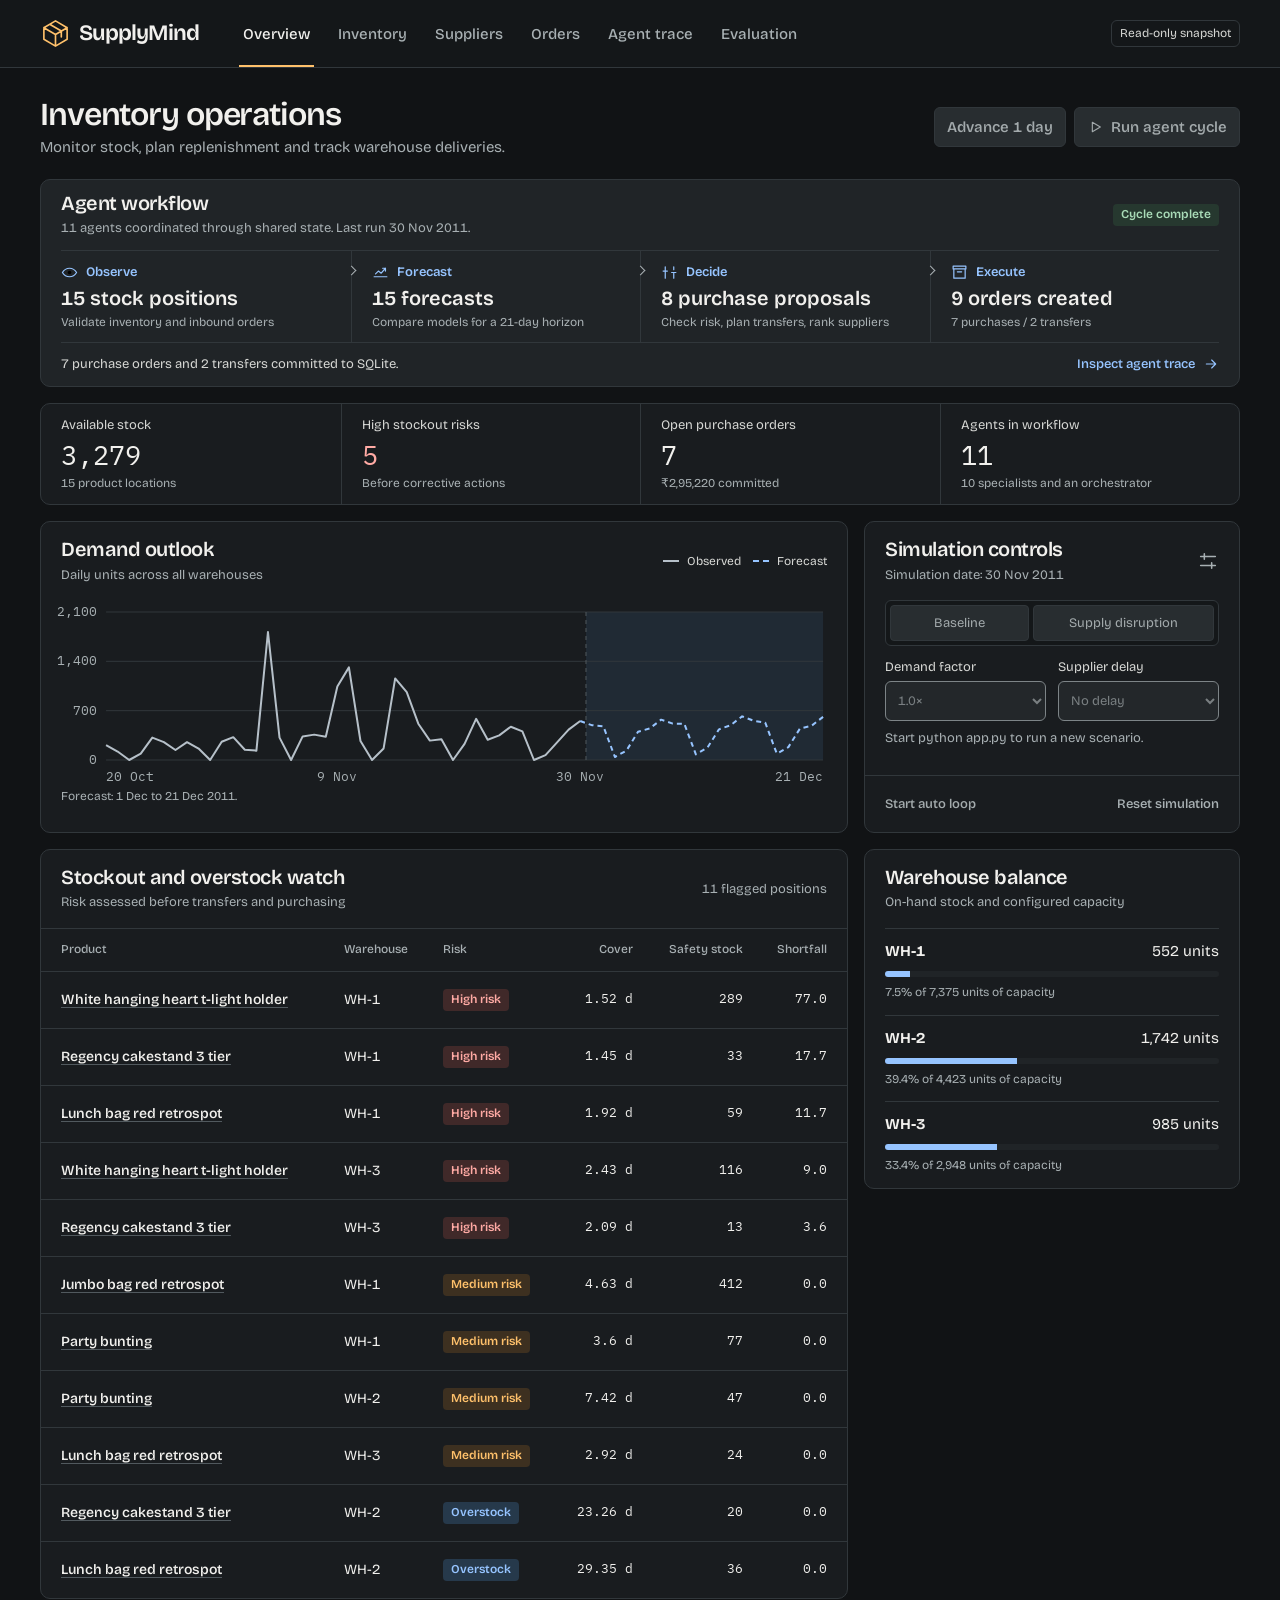
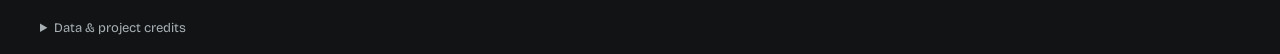
==== commit 296f9b6c: "feat: Added Workspace" ====
--- a/DEMO_PREVIEW.html
+++ b/DEMO_PREVIEW.html
@@ -1,30 +1,235 @@
-<!doctype html><html lang="en"><head><meta charset="utf-8"><meta name="viewport" content="width=device-width,initial-scale=1"><title>SupplyMind | Supply Chain Intelligence</title>
-<style>
-:root{--ink:#152b38;--muted:#647782;--line:#dde6e8;--teal:#087e83;--pale:#e8f7f5;--red:#b73545;--amber:#a96409}*{box-sizing:border-box}body{margin:0;background:#f4f7f8;color:var(--ink);font:14px/1.5 system-ui,Arial}button,select{font:inherit}button{cursor:pointer;border:1px solid var(--line);background:white;border-radius:8px;padding:10px 15px;color:var(--ink)}button.primary{background:var(--teal);color:white;border:0}button:disabled{opacity:.5;cursor:wait}header{background:#fff;border-bottom:1px solid var(--line);padding:18px 32px;display:flex;justify-content:space-between;align-items:center}.brand{font-size:23px;font-weight:800}.brand span{color:var(--teal)}.tag{font-size:11px;letter-spacing:1.4px;font-weight:700;color:var(--muted)}main{max-width:1460px;margin:auto;padding:26px 32px}.top{display:flex;justify-content:space-between;align-items:end;gap:20px}h1{font-size:29px;letter-spacing:-.7px;margin:0}h2{font-size:17px;margin:0 0 14px}p{margin:5px 0;color:var(--muted)}.controls{display:flex;gap:8px;flex-wrap:wrap}.metrics{display:grid;grid-template-columns:repeat(4,1fr);gap:16px;margin:24px 0}.metric,.panel{background:#fff;border:1px solid var(--line);border-radius:12px;padding:20px}.metric b{display:block;font-size:30px;line-height:1.3;margin-top:8px}.metric small{color:var(--muted)}.metric .accent{color:var(--teal)}.grid{display:grid;grid-template-columns:1.5fr 1fr;gap:18px}.tabs{display:flex;border-bottom:1px solid var(--line);gap:8px;margin:24px 0 18px}.tabs button{border:0;background:none;border-bottom:3px solid transparent;border-radius:0;padding:10px 20px}.tabs button.active{border-color:var(--teal);color:var(--teal);font-weight:700}table{border-collapse:collapse;width:100%;font-size:12px}th{text-align:left;color:var(--muted);font-size:10px;text-transform:uppercase;letter-spacing:.7px;background:#f6f9fa}th,td{padding:11px 9px;border-bottom:1px solid #edf1f2}.badge{padding:3px 7px;border-radius:5px;font-size:10px;font-weight:800;background:#edf4f5;white-space:nowrap}.HIGH{color:var(--red);background:#fdecef}.MEDIUM{color:var(--amber);background:#fff4df}.LOW,.RECEIVED{color:#087668;background:#e7f7ee}.OVERSTOCK{color:#6552a1;background:#f0ecfc}.OPEN{color:#2869a5;background:#edf4fe}.notice{margin:18px 0 4px;padding:12px 16px;background:#e7f3f2;border-radius:8px;color:#25666a}.disclosure{font-size:11px;color:var(--muted);margin-top:20px}.chart{height:220px;width:100%}.legend{font-size:11px;color:var(--muted)}.trace{border-left:2px solid #bee1de;padding:0 0 18px 15px;margin-left:7px}.trace b{font-size:12px;color:var(--teal)}.trace p{font-size:12px;margin-top:4px}.section{display:none}.section.active{display:block}.wide{overflow:auto}.warehouse{display:flex;justify-content:space-between;border-bottom:1px solid var(--line);padding:14px 0}.bar{height:5px;background:#e7eff0;border-radius:5px;margin:8px 0}.bar i{height:5px;background:var(--teal);display:block;border-radius:5px}.foot{font-size:11px;color:var(--muted);padding:24px 0}select{border:1px solid var(--line);padding:8px;border-radius:6px;background:white}.subtle{font-size:12px}#error{color:var(--red)}.model{font-family:monospace}.bottom{margin-top:18px}.row{display:flex;justify-content:space-between;align-items:center;gap:12px}a{color:var(--teal)}@media(max-width:850px){main,header{padding:18px}.top{align-items:start;flex-direction:column}.grid{grid-template-columns:1fr}.metrics{grid-template-columns:repeat(2,1fr)}.tabs{overflow:auto}.tag{display:none}}
-</style></head><body><header><div class="brand">Supply<span>Mind</span></div><div class="tag">PS-08 &nbsp; / &nbsp; AAI & EA MINI PROJECT &nbsp; / &nbsp; GCR7</div><div class="subtle">Purab Keshwani & team</div></header><main>
-<div class="top"><div><div class="tag">AUTONOMOUS OPERATIONS WORKSPACE</div><h1>Supply chain intelligence</h1><p>Forecast demand. Detect risk. Execute simulated procurement.</p></div><div class="controls"><button onclick="act('reset')">Reset demo</button><button onclick="act('advance')">Advance 1 day</button><button class="primary" onclick="act('cycle')">Run agent cycle</button></div></div>
-<div class="row bottom"><div class="controls"><label>Demand <select id="multiplier"><option value="1">Normal ×1.0</option><option value="1.6">Demand spike ×1.6</option><option value="2">Demand spike ×2.0</option></select></label><label>Vendor delay <select id="delay"><option value="0">No delay</option><option value="2">+2 days</option><option value="5">+5 days</option></select></label><button id="auto" onclick="toggleAuto()">Start auto loop</button></div><span id="date" class="subtle"></span></div>
-<div id="notice" class="notice">Loading inventory...</div><div id="error"></div><div id="metrics" class="metrics"></div>
-<nav class="tabs"><button class="active" onclick="tab('overview',this)">Overview</button><button onclick="tab('inventory',this)">Inventory & forecast</button><button onclick="tab('vendors',this)">Vendor decisions</button><button onclick="tab('orders',this)">Purchase orders</button><button onclick="tab('agents',this)">Agent trace</button><button onclick="tab('results',this)">Evaluation</button></nav>
-<section id="overview" class="section active"><div class="grid"><div class="panel"><h2>Observed sales and next 21 days</h2><svg id="chart" class="chart" viewBox="0 0 720 220"></svg><div class="legend">Solid: UCI observed sales &nbsp; / &nbsp; Dashed teal: forecast after the agent cycle</div></div><div class="panel"><h2>Warehouse balance</h2><div id="warehouses"></div></div></div><div class="panel bottom wide"><div class="row"><h2>Stockout and overstock watch</h2><span class="subtle">Risk before transfers and new procurement</span></div><div id="risks"></div></div></section>
-<section id="inventory" class="section"><div class="panel wide"><h2>Inventory and forecast by product location</h2><div id="inventoryTable"></div></div></section>
-<section id="vendors" class="section"><div class="panel wide"><h2>Supplier selection and estimated cost</h2><p>Feasible options obey minimum order, lot size, capacity and an INR 100,000 per-order limit.</p><div id="vendorTable"></div></div></section>
-<section id="orders" class="section"><div class="panel wide"><div class="row"><h2>Purchase and transfer orders</h2><a href="#" onclick="alert('Start the local app for CSV export.');return false" download="purchase_orders.csv">Export CSV</a></div><p>Internal simulation ledger. Delivery receipts update on-hand stock when you advance the day.</p><div id="ordersTable"></div></div></section>
-<section id="agents" class="section"><div class="panel"><h2>11 cooperating agents</h2><p>Statistical learning and rule-based decision agents coordinate through a shared blackboard.</p><div id="trace" class="bottom"></div></div></section>
-<section id="results" class="section"><div class="grid"><div class="panel wide"><h2>Forecast backtest</h2><p>28-day holdout: 3–30 November 2011. Lower WAPE is better.</p><div id="forecastMetrics"></div></div><div class="panel wide"><h2>Inventory policy replay</h2><p>56 days, identical initial stock and historical observed sales.</p><div id="policyMetrics"></div></div></div><p class="bottom">Operating cost includes holding, shortage penalties and transfers. Procurement is reported separately. Closing inventory differs; this is a single scenario, not a profit or production benchmark.</p></section>
-<p class="disclosure">Data: UCI Online Retail by Daqing Chen, CC BY 4.0. Five selected products, January–November 2011. Warehouse allocation, stocks, vendors and INR costs are simulated. Future demo days use forecast-derived simulated demand. No live ERP, supplier messages, payments or real purchase orders.</p><div class="foot">Purab Keshwani (26) · Khushi Dayaramani (14) · Sahil Jethnani (21) &nbsp; / &nbsp; VESIT 2026–27</div>
-</main><script>window.SNAPSHOT={"date": "2011-11-30", "inventory": [{"sku": "85123A", "warehouse": "WH-1", "on_hand": 89, "reserved": 0, "capacity": 1989, "available": 89, "on_order": 0, "position": 89}, {"sku": "85123A", "warehouse": "WH-2", "on_hand": 805, "reserved": 0, "capacity": 1193, "available": 805, "on_order": 0, "position": 805}, {"sku": "85123A", "warehouse": "WH-3", "on_hand": 59, "reserved": 0, "capacity": 795, "available": 59, "on_order": 0, "position": 59}, {"sku": "85099B", "warehouse": "WH-1", "on_hand": 357, "reserved": 0, "capacity": 3573, "available": 357, "on_order": 0, "position": 357}, {"sku": "85099B", "warehouse": "WH-2", "on_hand": 428, "reserved": 0, "capacity": 2144, "available": 428, "on_order": 0, "position": 428}, {"sku": "85099B", "warehouse": "WH-3", "on_hand": 786, "reserved": 0, "capacity": 1429, "available": 786, "on_order": 0, "position": 786}, {"sku": "22423", "warehouse": "WH-1", "on_hand": 20, "reserved": 0, "capacity": 461, "available": 20, "on_order": 21, "position": 41}, {"sku": "22423", "warehouse": "WH-2", "on_hand": 165, "reserved": 0, "capacity": 276, "available": 165, "on_order": 0, "position": 165}, {"sku": "22423", "warehouse": "WH-3", "on_hand": 13, "reserved": 0, "capacity": 184, "available": 13, "on_order": 0, "position": 13}, {"sku": "47566", "warehouse": "WH-1", "on_hand": 46, "reserved": 0, "capacity": 461, "available": 46, "on_order": 0, "position": 46}, {"sku": "47566", "warehouse": "WH-2", "on_hand": 55, "reserved": 0, "capacity": 276, "available": 55, "on_order": 0, "position": 55}, {"sku": "47566", "warehouse": "WH-3", "on_hand": 101, "reserved": 0, "capacity": 184, "available": 101, "on_order": 0, "position": 101}, {"sku": "20725", "warehouse": "WH-1", "on_hand": 40, "reserved": 0, "capacity": 891, "available": 40, "on_order": 72, "position": 112}, {"sku": "20725", "warehouse": "WH-2", "on_hand": 289, "reserved": 0, "capacity": 534, "available": 289, "on_order": 0, "position": 289}, {"sku": "20725", "warehouse": "WH-3", "on_hand": 26, "reserved": 0, "capacity": 356, "available": 26, "on_order": 0, "position": 26}], "orders": [{"sku": "22423", "warehouse": "WH-1", "source": "WH-2", "quantity": 21, "eta": "2011-12-01", "status": "OPEN", "kind": "TRANSFER", "id": "TR-20111130-001"}, {"sku": "20725", "warehouse": "WH-1", "source": "WH-2", "quantity": 72, "eta": "2011-12-01", "status": "OPEN", "kind": "TRANSFER", "id": "TR-20111130-002"}, {"sku": "85123A", "warehouse": "WH-3", "vendor_id": "V2", "vendor": "Rapid Logistics", "quantity": 425, "unit_price_inr": 97.2, "total_inr": 41410, "eta": "2011-12-02", "status": "OPEN", "kind": "PURCHASE", "reason": "Lowest feasible estimated total cost INR 43712.39", "id": "PO-20111130-003"}, {"sku": "85099B", "warehouse": "WH-1", "vendor_id": "V2", "vendor": "Rapid Logistics", "quantity": 1280, "unit_price_inr": 68.09, "total_inr": 87260.32, "eta": "2011-12-02", "status": "OPEN", "kind": "PURCHASE", "reason": "Lowest feasible estimated total cost INR 90441.33", "id": "PO-20111130-004"}, {"sku": "22423", "warehouse": "WH-1", "vendor_id": "V2", "vendor": "Rapid Logistics", "quantity": 165, "unit_price_inr": 367.2, "total_inr": 60688, "eta": "2011-12-02", "status": "OPEN", "kind": "PURCHASE", "reason": "Lowest feasible estimated total cost INR 61339.95", "id": "PO-20111130-005"}, {"sku": "22423", "warehouse": "WH-3", "vendor_id": "V2", "vendor": "Rapid Logistics", "quantity": 75, "unit_price_inr": 367.2, "total_inr": 27640, "eta": "2011-12-02", "status": "OPEN", "kind": "PURCHASE", "reason": "Lowest feasible estimated total cost INR 29782.60", "id": "PO-20111130-006"}, {"sku": "47566", "warehouse": "WH-1", "vendor_id": "V2", "vendor": "Rapid Logistics", "quantity": 240, "unit_price_inr": 194.4, "total_inr": 46756, "eta": "2011-12-02", "status": "OPEN", "kind": "PURCHASE", "reason": "Lowest feasible estimated total cost INR 47434.00", "id": "PO-20111130-007"}, {"sku": "47566", "warehouse": "WH-2", "vendor_id": "V2", "vendor": "Rapid Logistics", "quantity": 115, "unit_price_inr": 194.4, "total_inr": 22456, "eta": "2011-12-02", "status": "OPEN", "kind": "PURCHASE", "reason": "Lowest feasible estimated total cost INR 22794.80", "id": "PO-20111130-008"}, {"sku": "20725", "warehouse": "WH-3", "vendor_id": "V2", "vendor": "Rapid Logistics", "quantity": 110, "unit_price_inr": 81, "total_inr": 9010, "eta": "2011-12-02", "status": "OPEN", "kind": "PURCHASE", "reason": "Lowest feasible estimated total cost INR 9297.52", "id": "PO-20111130-009"}], "log": [{"agent": "MasterOrchestrator", "message": "Started detect-decide-execute cycle on a shared blackboard."}, {"agent": "InventoryTrackingAgent", "message": "Validated 15 stock records; counted open orders in inventory position."}, {"agent": "DemandForecastingAgent", "message": "Selected mean28, seasonal7 or Ridge using prior 28-day validation; forecast next 21 days."}, {"agent": "StockoutRiskAgent", "message": "Detected 5 high risks and 2 overstock positions."}, {"agent": "AnomalyDetectionAgent", "message": "Logged 0 alerts using median absolute deviation and scenario delay signals."}, {"agent": "WarehouseOptimizationAgent", "message": "Planned 2 transfers while protecting 14 days plus donor buffer."}, {"agent": "ReorderDecisionAgent", "message": "8 positions need a purchase after considering transfers and pipeline stock."}, {"agent": "VendorIntelligenceAgent", "message": "Enumerated all suppliers with MOQ, lot size, capacity, discounts and a per-order INR 100000 limit."}, {"agent": "CostOptimizationAgent", "message": "Minimized purchase, holding and estimated shortage cost over enumerated feasible candidates; no global-optimality claim."}, {"agent": "PurchaseOrderAgent", "message": "Generated 7 structured purchase orders for internal simulated execution."}, {"agent": "ReportingDashboardAgent", "message": "Published forecasts, risk alerts, supplier comparison, purchase orders and the complete decision trace."}, {"agent": "MasterOrchestrator", "message": "Cycle complete. Persistence and idempotency belong to the execution adapter."}], "risks": [{"sku": "85123A", "warehouse": "WH-1", "level": "HIGH", "days_cover": 1.52, "safety_stock": 289, "expected_shortage": 77, "lead_days": 2}, {"sku": "85123A", "warehouse": "WH-2", "level": "LOW", "days_cover": 23.09, "safety_stock": 173, "expected_shortage": 0, "lead_days": 2}, {"sku": "85123A", "warehouse": "WH-3", "level": "HIGH", "days_cover": 2.43, "safety_stock": 116, "expected_shortage": 9, "lead_days": 2}, {"sku": "85099B", "warehouse": "WH-1", "level": "MEDIUM", "days_cover": 4.63, "safety_stock": 412, "expected_shortage": 0, "lead_days": 2}, {"sku": "85099B", "warehouse": "WH-2", "level": "LOW", "days_cover": 9.29, "safety_stock": 247, "expected_shortage": 0, "lead_days": 2}, {"sku": "85099B", "warehouse": "WH-3", "level": "LOW", "days_cover": 24.9, "safety_stock": 165, "expected_shortage": 0, "lead_days": 2}, {"sku": "22423", "warehouse": "WH-1", "level": "HIGH", "days_cover": 1.45, "safety_stock": 33, "expected_shortage": 17.7, "lead_days": 2}, {"sku": "22423", "warehouse": "WH-2", "level": "OVERSTOCK", "days_cover": 23.26, "safety_stock": 20, "expected_shortage": 0, "lead_days": 2}, {"sku": "22423", "warehouse": "WH-3", "level": "HIGH", "days_cover": 2.09, "safety_stock": 13, "expected_shortage": 3.6, "lead_days": 2}, {"sku": "47566", "warehouse": "WH-1", "level": "MEDIUM", "days_cover": 3.6, "safety_stock": 77, "expected_shortage": 0, "lead_days": 2}, {"sku": "47566", "warehouse": "WH-2", "level": "MEDIUM", "days_cover": 7.42, "safety_stock": 47, "expected_shortage": 0, "lead_days": 2}, {"sku": "47566", "warehouse": "WH-3", "level": "LOW", "days_cover": 23.57, "safety_stock": 31, "expected_shortage": 0, "lead_days": 2}, {"sku": "20725", "warehouse": "WH-1", "level": "HIGH", "days_cover": 1.92, "safety_stock": 59, "expected_shortage": 11.7, "lead_days": 2}, {"sku": "20725", "warehouse": "WH-2", "level": "OVERSTOCK", "days_cover": 29.35, "safety_stock": 36, "expected_shortage": 0, "lead_days": 2}, {"sku": "20725", "warehouse": "WH-3", "level": "MEDIUM", "days_cover": 2.92, "safety_stock": 24, "expected_shortage": 0, "lead_days": 2}], "proposals": [{"sku": "85123A", "warehouse": "WH-1", "position": 89, "available": 89, "capacity": 1989, "candidates": [{"vendor_id": "V1", "name": "Value Supplies", "sku": "85123A", "unit_price_inr": 82.8, "lead_days": 6, "reliability": 0.9, "min_qty": 10, "lot_size": 5, "max_qty": 5000, "shipping_inr": 100, "discount_threshold": 500, "discount_rate": 0.03, "quantity": 1350, "actual_price": 80.32, "landed": 108526.6, "shortage_cost": 29121.43, "holding_cost": 4387.5, "score": 142035.53, "feasible": false, "effective_lead": 6}, {"vendor_id": "V2", "name": "Rapid Logistics", "sku": "85123A", "unit_price_inr": 97.2, "lead_days": 2, "reliability": 0.98, "min_qty": 10, "lot_size": 5, "max_qty": 5000, "shipping_inr": 100, "discount_threshold": 500, "discount_rate": 0.03, "quantity": 1100, "actual_price": 94.28, "landed": 103812.4, "shortage_cost": 10711.29, "holding_cost": 2475, "score": 116998.69, "feasible": false, "effective_lead": 2}, {"vendor_id": "V3", "name": "Balanced Traders", "sku": "85123A", "unit_price_inr": 90, "lead_days": 4, "reliability": 0.96, "min_qty": 10, "lot_size": 5, "max_qty": 5000, "shipping_inr": 100, "discount_threshold": 500, "discount_rate": 0.03, "quantity": 1170, "actual_price": 87.3, "landed": 102241, "shortage_cost": 11567.57, "holding_cost": 3217.5, "score": 117026.07, "feasible": false, "effective_lead": 4}], "review": "No feasible supplier under configured constraints"}, {"sku": "85123A", "warehouse": "WH-3", "position": 59, "available": 59, "capacity": 795, "candidates": [{"vendor_id": "V1", "name": "Value Supplies", "sku": "85123A", "unit_price_inr": 82.8, "lead_days": 6, "reliability": 0.9, "min_qty": 10, "lot_size": 5, "max_qty": 5000, "shipping_inr": 100, "discount_threshold": 500, "discount_rate": 0.03, "quantity": 530, "actual_price": 80.32, "landed": 42667.48, "shortage_cost": 9160.71, "holding_cost": 1722.5, "score": 53550.69, "feasible": true, "effective_lead": 6}, {"vendor_id": "V2", "name": "Rapid Logistics", "sku": "85123A", "unit_price_inr": 97.2, "lead_days": 2, "reliability": 0.98, "min_qty": 10, "lot_size": 5, "max_qty": 5000, "shipping_inr": 100, "discount_threshold": 500, "discount_rate": 0.03, "quantity": 425, "actual_price": 97.2, "landed": 41410, "shortage_cost": 1346.14, "holding_cost": 956.25, "score": 43712.39, "feasible": true, "effective_lead": 2}, {"vendor_id": "V3", "name": "Balanced Traders", "sku": "85123A", "unit_price_inr": 90, "lead_days": 4, "reliability": 0.96, "min_qty": 10, "lot_size": 5, "max_qty": 5000, "shipping_inr": 100, "discount_threshold": 500, "discount_rate": 0.03, "quantity": 455, "actual_price": 90, "landed": 41050, "shortage_cost": 1747.29, "holding_cost": 1251.25, "score": 44048.54, "feasible": true, "effective_lead": 4}], "selected": {"vendor_id": "V2", "name": "Rapid Logistics", "sku": "85123A", "unit_price_inr": 97.2, "lead_days": 2, "reliability": 0.98, "min_qty": 10, "lot_size": 5, "max_qty": 5000, "shipping_inr": 100, "discount_threshold": 500, "discount_rate": 0.03, "quantity": 425, "actual_price": 97.2, "landed": 41410, "shortage_cost": 1346.14, "holding_cost": 956.25, "score": 43712.39, "feasible": true, "effective_lead": 2}}, {"sku": "85099B", "warehouse": "WH-1", "position": 357, "available": 357, "capacity": 3573, "candidates": [{"vendor_id": "V1", "name": "Value Supplies", "sku": "85099B", "unit_price_inr": 59.8, "lead_days": 6, "reliability": 0.9, "min_qty": 10, "lot_size": 5, "max_qty": 5000, "shipping_inr": 100, "discount_threshold": 500, "discount_rate": 0.03, "quantity": 1775, "actual_price": 58.01, "landed": 103060.65, "shortage_cost": 9541.46, "holding_cost": 5768.75, "score": 118370.86, "feasible": false, "effective_lead": 6}, {"vendor_id": "V2", "name": "Rapid Logistics", "sku": "85099B", "unit_price_inr": 70.2, "lead_days": 2, "reliability": 0.98, "min_qty": 10, "lot_size": 5, "max_qty": 5000, "shipping_inr": 100, "discount_threshold": 500, "discount_rate": 0.03, "quantity": 1280, "actual_price": 68.09, "landed": 87260.32, "shortage_cost": 301.01, "holding_cost": 2880, "score": 90441.33, "feasible": true, "effective_lead": 2}, {"vendor_id": "V3", "name": "Balanced Traders", "sku": "85099B", "unit_price_inr": 65, "lead_days": 4, "reliability": 0.96, "min_qty": 10, "lot_size": 5, "max_qty": 5000, "shipping_inr": 100, "discount_threshold": 500, "discount_rate": 0.03, "quantity": 1470, "actual_price": 63.05, "landed": 92783.5, "shortage_cost": 602.01, "holding_cost": 4042.5, "score": 97428.01, "feasible": true, "effective_lead": 4}], "selected": {"vendor_id": "V2", "name": "Rapid Logistics", "sku": "85099B", "unit_price_inr": 70.2, "lead_days": 2, "reliability": 0.98, "min_qty": 10, "lot_size": 5, "max_qty": 5000, "shipping_inr": 100, "discount_threshold": 500, "discount_rate": 0.03, "quantity": 1280, "actual_price": 68.09, "landed": 87260.32, "shortage_cost": 301.01, "holding_cost": 2880, "score": 90441.33, "feasible": true, "effective_lead": 2}}, {"sku": "22423", "warehouse": "WH-1", "position": 41, "available": 20, "capacity": 461, "candidates": [{"vendor_id": "V1", "name": "Value Supplies", "sku": "22423", "unit_price_inr": 312.8, "lead_days": 6, "reliability": 0.9, "min_qty": 10, "lot_size": 5, "max_qty": 5000, "shipping_inr": 100, "discount_threshold": 500, "discount_rate": 0.03, "quantity": 220, "actual_price": 312.8, "landed": 68916, "shortage_cost": 19671.08, "holding_cost": 715, "score": 89302.08, "feasible": true, "effective_lead": 6}, {"vendor_id": "V2", "name": "Rapid Logistics", "sku": "22423", "unit_price_inr": 367.2, "lead_days": 2, "reliability": 0.98, "min_qty": 10, "lot_size": 5, "max_qty": 5000, "shipping_inr": 100, "discount_threshold": 500, "discount_rate": 0.03, "quantity": 165, "actual_price": 367.2, "landed": 60688, "shortage_cost": 280.7, "holding_cost": 371.25, "score": 61339.95, "feasible": true, "effective_lead": 2}, {"vendor_id": "V3", "name": "Balanced Traders", "sku": "22423", "unit_price_inr": 340, "lead_days": 4, "reliability": 0.96, "min_qty": 10, "lot_size": 5, "max_qty": 5000, "shipping_inr": 100, "discount_threshold": 500, "discount_rate": 0.03, "quantity": 180, "actual_price": 340, "landed": 61300, "shortage_cost": 3098.55, "holding_cost": 495, "score": 64893.55, "feasible": true, "effective_lead": 4}], "selected": {"vendor_id": "V2", "name": "Rapid Logistics", "sku": "22423", "unit_price_inr": 367.2, "lead_days": 2, "reliability": 0.98, "min_qty": 10, "lot_size": 5, "max_qty": 5000, "shipping_inr": 100, "discount_threshold": 500, "discount_rate": 0.03, "quantity": 165, "actual_price": 367.2, "landed": 60688, "shortage_cost": 280.7, "holding_cost": 371.25, "score": 61339.95, "feasible": true, "effective_lead": 2}}, {"sku": "22423", "warehouse": "WH-3", "position": 13, "available": 13, "capacity": 184, "candidates": [{"vendor_id": "V1", "name": "Value Supplies", "sku": "22423", "unit_price_inr": 312.8, "lead_days": 6, "reliability": 0.9, "min_qty": 10, "lot_size": 5, "max_qty": 5000, "shipping_inr": 100, "discount_threshold": 500, "discount_rate": 0.03, "quantity": 100, "actual_price": 312.8, "landed": 31380, "shortage_cost": 11784.55, "holding_cost": 325, "score": 43489.55, "feasible": true, "effective_lead": 6}, {"vendor_id": "V2", "name": "Rapid Logistics", "sku": "22423", "unit_price_inr": 367.2, "lead_days": 2, "reliability": 0.98, "min_qty": 10, "lot_size": 5, "max_qty": 5000, "shipping_inr": 100, "discount_threshold": 500, "discount_rate": 0.03, "quantity": 75, "actual_price": 367.2, "landed": 27640, "shortage_cost": 1973.85, "holding_cost": 168.75, "score": 29782.6, "feasible": true, "effective_lead": 2}, {"vendor_id": "V3", "name": "Balanced Traders", "sku": "22423", "unit_price_inr": 340, "lead_days": 4, "reliability": 0.96, "min_qty": 10, "lot_size": 5, "max_qty": 5000, "shipping_inr": 100, "discount_threshold": 500, "discount_rate": 0.03, "quantity": 85, "actual_price": 340, "landed": 29000, "shortage_cost": 4277.22, "holding_cost": 233.75, "score": 33510.97, "feasible": true, "effective_lead": 4}], "selected": {"vendor_id": "V2", "name": "Rapid Logistics", "sku": "22423", "unit_price_inr": 367.2, "lead_days": 2, "reliability": 0.98, "min_qty": 10, "lot_size": 5, "max_qty": 5000, "shipping_inr": 100, "discount_threshold": 500, "discount_rate": 0.03, "quantity": 75, "actual_price": 367.2, "landed": 27640, "shortage_cost": 1973.85, "holding_cost": 168.75, "score": 29782.6, "feasible": true, "effective_lead": 2}}, {"sku": "47566", "warehouse": "WH-1", "position": 46, "available": 46, "capacity": 461, "candidates": [{"vendor_id": "V1", "name": "Value Supplies", "sku": "47566", "unit_price_inr": 165.6, "lead_days": 6, "reliability": 0.9, "min_qty": 10, "lot_size": 5, "max_qty": 5000, "shipping_inr": 100, "discount_threshold": 500, "discount_rate": 0.03, "quantity": 310, "actual_price": 165.6, "landed": 51436, "shortage_cost": 6537.48, "holding_cost": 1007.5, "score": 58980.98, "feasible": true, "effective_lead": 6}, {"vendor_id": "V2", "name": "Rapid Logistics", "sku": "47566", "unit_price_inr": 194.4, "lead_days": 2, "reliability": 0.98, "min_qty": 10, "lot_size": 5, "max_qty": 5000, "shipping_inr": 100, "discount_threshold": 500, "discount_rate": 0.03, "quantity": 240, "actual_price": 194.4, "landed": 46756, "shortage_cost": 138, "holding_cost": 540, "score": 47434, "feasible": true, "effective_lead": 2}, {"vendor_id": "V3", "name": "Balanced Traders", "sku": "47566", "unit_price_inr": 180, "lead_days": 4, "reliability": 0.96, "min_qty": 10, "lot_size": 5, "max_qty": 5000, "shipping_inr": 100, "discount_threshold": 500, "discount_rate": 0.03, "quantity": 260, "actual_price": 180, "landed": 46900, "shortage_cost": 276, "holding_cost": 715, "score": 47891, "feasible": true, "effective_lead": 4}], "selected": {"vendor_id": "V2", "name": "Rapid Logistics", "sku": "47566", "unit_price_inr": 194.4, "lead_days": 2, "reliability": 0.98, "min_qty": 10, "lot_size": 5, "max_qty": 5000, "shipping_inr": 100, "discount_threshold": 500, "discount_rate": 0.03, "quantity": 240, "actual_price": 194.4, "landed": 46756, "shortage_cost": 138, "holding_cost": 540, "score": 47434, "feasible": true, "effective_lead": 2}}, {"sku": "47566", "warehouse": "WH-2", "position": 55, "available": 55, "capacity": 276, "candidates": [{"vendor_id": "V1", "name": "Value Supplies", "sku": "47566", "unit_price_inr": 165.6, "lead_days": 6, "reliability": 0.9, "min_qty": 10, "lot_size": 5, "max_qty": 5000, "shipping_inr": 100, "discount_threshold": 500, "discount_rate": 0.03, "quantity": 160, "actual_price": 165.6, "landed": 26596, "shortage_cost": 400.25, "holding_cost": 520, "score": 27516.25, "feasible": true, "effective_lead": 6}, {"vendor_id": "V2", "name": "Rapid Logistics", "sku": "47566", "unit_price_inr": 194.4, "lead_days": 2, "reliability": 0.98, "min_qty": 10, "lot_size": 5, "max_qty": 5000, "shipping_inr": 100, "discount_threshold": 500, "discount_rate": 0.03, "quantity": 115, "actual_price": 194.4, "landed": 22456, "shortage_cost": 80.05, "holding_cost": 258.75, "score": 22794.8, "feasible": true, "effective_lead": 2}, {"vendor_id": "V3", "name": "Balanced Traders", "sku": "47566", "unit_price_inr": 180, "lead_days": 4, "reliability": 0.96, "min_qty": 10, "lot_size": 5, "max_qty": 5000, "shipping_inr": 100, "discount_threshold": 500, "discount_rate": 0.03, "quantity": 125, "actual_price": 180, "landed": 22600, "shortage_cost": 160.1, "holding_cost": 343.75, "score": 23103.85, "feasible": true, "effective_lead": 4}], "selected": {"vendor_id": "V2", "name": "Rapid Logistics", "sku": "47566", "unit_price_inr": 194.4, "lead_days": 2, "reliability": 0.98, "min_qty": 10, "lot_size": 5, "max_qty": 5000, "shipping_inr": 100, "discount_threshold": 500, "discount_rate": 0.03, "quantity": 115, "actual_price": 194.4, "landed": 22456, "shortage_cost": 80.05, "holding_cost": 258.75, "score": 22794.8, "feasible": true, "effective_lead": 2}}, {"sku": "20725", "warehouse": "WH-3", "position": 26, "available": 26, "capacity": 356, "candidates": [{"vendor_id": "V1", "name": "Value Supplies", "sku": "20725", "unit_price_inr": 69, "lead_days": 6, "reliability": 0.9, "min_qty": 10, "lot_size": 5, "max_qty": 5000, "shipping_inr": 100, "discount_threshold": 500, "discount_rate": 0.03, "quantity": 150, "actual_price": 69, "landed": 10450, "shortage_cost": 2963.98, "holding_cost": 487.5, "score": 13901.48, "feasible": true, "effective_lead": 6}, {"vendor_id": "V2", "name": "Rapid Logistics", "sku": "20725", "unit_price_inr": 81, "lead_days": 2, "reliability": 0.98, "min_qty": 10, "lot_size": 5, "max_qty": 5000, "shipping_inr": 100, "discount_threshold": 500, "discount_rate": 0.03, "quantity": 110, "actual_price": 81, "landed": 9010, "shortage_cost": 40.02, "holding_cost": 247.5, "score": 9297.52, "feasible": true, "effective_lead": 2}, {"vendor_id": "V3", "name": "Balanced Traders", "sku": "20725", "unit_price_inr": 75, "lead_days": 4, "reliability": 0.96, "min_qty": 10, "lot_size": 5, "max_qty": 5000, "shipping_inr": 100, "discount_threshold": 500, "discount_rate": 0.03, "quantity": 120, "actual_price": 75, "landed": 9100, "shortage_cost": 258.01, "holding_cost": 330, "score": 9688.01, "feasible": true, "effective_lead": 4}], "selected": {"vendor_id": "V2", "name": "Rapid Logistics", "sku": "20725", "unit_price_inr": 81, "lead_days": 2, "reliability": 0.98, "min_qty": 10, "lot_size": 5, "max_qty": 5000, "shipping_inr": 100, "discount_threshold": 500, "discount_rate": 0.03, "quantity": 110, "actual_price": 81, "landed": 9010, "shortage_cost": 40.02, "holding_cost": 247.5, "score": 9297.52, "feasible": true, "effective_lead": 2}}], "forecasts": [{"sku": "20725", "warehouse": "WH-1", "values": [25.760460265597796, 25.891395929390537, 0.8998746211347282, 11.964581651328743, 22.29657810415955, 31.602420273414186, 27.757129822018474, 25.17361140532875, 25.737293793881094, 1.6204684404150456, 13.027059564394007, 22.41234692681228, 32.16249186836561, 27.663579891147126, 25.612220006738227, 26.57874316226009, 2.1457548926995784, 13.48190388376512, 23.114818095121038, 32.303107655822316, 27.99554572978063], "mean": 20.881777238149144, "sigma": 25.265319385203973, "model": "ridge", "validation_wape": {"mean28": 0.660198801264973, "seasonal7": 0.7967377666248432, "ridge": 0.5175045809105642}}, {"sku": "20725", "warehouse": "WH-2", "values": [15.216940525390617, 15.32222388481838, 0.5324627467936125, 6.7956372938509, 13.12467148124516, 18.640963568374026, 16.454008941369608, 14.853072609981144, 15.244276581063074, 0.958385052083413, 7.423324481745898, 13.207756215720863, 18.9900754312158, 16.38884737704748, 15.103891934037941, 15.72418370589733, 1.2639436428898545, 7.687875059975864, 13.614627122656131, 19.07132238779494, 16.58983689548857], "mean": 12.298129777406043, "sigma": 15.114186592854951, "model": "ridge", "validation_wape": {"mean28": 0.6676293224980757, "seasonal7": 0.8050847457627118, "ridge": 0.5240418464555474}}, {"sku": "20725", "warehouse": "WH-3", "values": [10.968906898408193, 10.89501353783601, 0.30218504896384957, 5.415800587000522, 9.479277021656866, 13.506418848020697, 11.693083305618432, 10.719472662397651, 10.85251343930624, 0.6179171021592857, 5.873605605122291, 9.587262380958858, 13.736660028209146, 11.74872149477437, 10.941766188373956, 11.225622056561797, 0.87232111116856, 6.09721227004802, 9.898638939441188, 13.843312717619428, 11.892177725860707], "mean": 8.894383606786366, "sigma": 10.176733714257688, "model": "ridge", "validation_wape": {"mean28": 0.6487611631489137, "seasonal7": 0.7699115044247787, "ridge": 0.5033105985514381}}, {"sku": "22423", "warehouse": "WH-1", "values": [22.364109725440922, 15.32289525899931, 1.087107877294729, 7.200705245274588, 11.817578139361112, 19.02640424044309, 19.499037011907685, 24.181365478001457, 14.690367106536877, 1.5501255780999958, 8.118891679932625, 10.81486620251137, 20.04847674054395, 19.339616123622783, 25.593527832738076, 15.767593887078185, 2.096824582741794, 8.722273348880737, 12.013750340923593, 16.93147178080578, 20.304168999772152], "mean": 13.759691071245921, "sigma": 13.771417793820216, "model": "ridge", "validation_wape": {"mean28": 0.7046915865259821, "seasonal7": 0.6479591836734694, "ridge": 0.5221308681064991}}, {"sku": "22423", "warehouse": "WH-2", "values": [13.095884703913562, 8.887358203473452, 0.6858044087666055, 3.95577822479555, 6.8210717769287355, 11.047702701409017, 11.492745921459369, 14.189059246217417, 8.52965994864158, 0.9518692949153325, 4.541040045983991, 6.213354321542772, 11.614181782526128, 11.348761614827302, 15.05468737325316, 9.177521530025604, 1.2776853813678182, 4.933210688483031, 6.934276268389125, 9.80803290670101, 11.934558011798615], "mean": 7.998049420106613, "sigma": 8.346707882005484, "model": "ridge", "validation_wape": {"mean28": 0.7204757588234314, "seasonal7": 0.6740088105726872, "ridge": 0.5447093936665669}}, {"sku": "22423", "warehouse": "WH-3", "values": [9.730015886602917, 6.8915541093749315, 0.46381308522555553, 3.803895737100491, 5.333506381149702, 8.640595390185009, 8.662104843050948, 10.400498662701827, 6.741657073619949, 0.7047537359830525, 4.234331092859065, 5.058285906443609, 8.985453476270013, 8.630373449084072, 10.995501949830373, 7.1141571342753664, 0.9470047358374707, 4.40956118833633, 5.587684599462485, 7.672247225044182, 8.953890451095951], "mean": 6.217926490384222, "sigma": 5.504071692375128, "model": "ridge", "validation_wape": {"mean28": 0.6640015018410963, "seasonal7": 0.5888888888888889, "ridge": 0.4718052672769582}}, {"sku": "47566", "warehouse": "WH-1", "values": [16.819681891226423, 13.786069670638026, 0, 0, 11.369133621570132, 25.682494104528985, 21.785473179765084, 18.270589100201125, 14.442998396477336, 0, 0, 10.814658773521897, 26.857305183488105, 22.863794445057703, 19.10621950731258, 15.413687786384317, 0, 0.144673358988765, 11.869658572995144, 27.613556099399595, 23.63801201525385], "mean": 12.777550352532662, "sigma": 32.95301160783296, "model": "ridge", "validation_wape": {"mean28": 0.8209108892700168, "seasonal7": 0.8414322250639387, "ridge": 0.8057887279757835}}, {"sku": "47566", "warehouse": "WH-2", "values": [9.73521209349705, 7.985199501974647, 0, 0, 6.329586402570412, 15.071888559329134, 12.762985521034526, 10.59295892119182, 8.367674380768845, 0, 0, 6.130135599105188, 15.785004356204722, 13.419424777648281, 11.10918789478822, 8.95041134511159, 0, 0, 6.758412027630767, 16.217407059468975, 13.872961960829484], "mean": 7.412124582629395, "sigma": 19.81157997986787, "model": "ridge", "validation_wape": {"mean28": 0.8541664942571263, "seasonal7": 0.8755555555555555, "ridge": 0.8286166957508723}}, {"sku": "47566", "warehouse": "WH-3", "values": [12, 6, 0, 2, 3, 2, 5, 12, 6, 0, 2, 3, 2, 5, 12, 6, 0, 2, 3, 2, 5], "mean": 4.285714285714286, "sigma": 12.946430586654568, "model": "seasonal7", "validation_wape": {"mean28": 0.7480271937954721, "seasonal7": 0.7241379310344828, "ridge": 0.7484407581095202}}, {"sku": "85099B", "warehouse": "WH-1", "values": [123.32270984365508, 72.68900607753447, 19.10397569969603, 41.99788923288202, 88.8919891631817, 93.41930409790733, 100.8434829632486, 132.15326372422334, 90.9217755579875, 36.90525982744532, 60.04588577958608, 107.03575303960292, 113.89619053354501, 123.81727987691895, 150.23996745322725, 96.08237468435988, 41.00266104113217, 63.61193207077295, 110.01729021960045, 111.91790139357121, 118.1401311897494], "mean": 77.18119386830074, "sigma": 176.93350335758802, "model": "ridge", "validation_wape": {"mean28": 0.7726683531947438, "seasonal7": 0.8078474514118078, "ridge": 0.6980773170491832}}, {"sku": "85099B", "warehouse": "WH-2", "values": [73.67690959233576, 43.283054317550075, 11.433095834620758, 24.96488853280148, 53.005550857626595, 55.77283214013043, 60.24048434257524, 79.02023860442159, 54.23321642103076, 22.128994841699203, 35.8197020211199, 63.92626286100261, 68.09246796360655, 74.07385665985548, 89.9065990854924, 57.37457777793752, 24.619447569153586, 37.986864446964205, 65.747699633899, 66.93394298741376, 70.67334366698063], "mean": 46.053830802520054, "sigma": 106.15032222791841, "model": "ridge", "validation_wape": {"mean28": 0.7749710750487075, "seasonal7": 0.810926949048496, "ridge": 0.7014658852627927}}, {"sku": "85099B", "warehouse": "WH-3", "values": [50.35306475082326, 29.924647338909807, 7.776333159883176, 17.50040941551761, 36.29429711385242, 38.06542648896421, 41.07440985432351, 53.64202567925104, 37.0046931478131, 14.72001034078932, 24.575762905012535, 43.471087887295866, 46.093458795618176, 49.98503961919148, 60.66166062169536, 38.98428432241363, 16.28356315898356, 25.93144937666277, 44.59672492337701, 45.31198216459235, 47.80100213205884], "mean": 31.569798303182, "sigma": 70.92080822270033, "model": "ridge", "validation_wape": {"mean28": 0.7644687115539845, "seasonal7": 0.7976513098464318, "ridge": 0.6851738685406413}}, {"sku": "85123A", "warehouse": "WH-1", "values": [55, 111, 0, 4, 66, 57, 117, 55, 111, 0, 4, 66, 57, 117, 55, 111, 0, 4, 66, 57, 117], "mean": 58.57142857142857, "sigma": 123.97804450579352, "model": "seasonal7", "validation_wape": {"mean28": 0.7826208945176907, "seasonal7": 0.7012165450121655, "ridge": 0.7087571105066155}}, {"sku": "85123A", "warehouse": "WH-2", "values": [33, 66, 0, 2, 39, 34, 70, 33, 66, 0, 2, 39, 34, 70, 33, 66, 0, 2, 39, 34, 70], "mean": 34.857142857142854, "sigma": 74.344337507846, "model": "seasonal7", "validation_wape": {"mean28": 0.7867550208453825, "seasonal7": 0.7035830618892508, "ridge": 0.7115456965377411}}, {"sku": "85123A", "warehouse": "WH-3", "values": [23, 45, 0, 2, 28, 24, 48, 23, 45, 0, 2, 28, 24, 48, 23, 45, 0, 2, 28, 24, 48], "mean": 24.285714285714285, "sigma": 49.640774505505995, "model": "seasonal7", "validation_wape": {"mean28": 0.7698100839001188, "seasonal7": 0.6872037914691943, "ridge": 0.6936407279459509}}], "anomalies": [], "last_action": "Executed 7 simulated POs and 2 transfer orders.", "simulated_days": 0, "products": [{"sku": "85123A", "name": "WHITE HANGING HEART T-LIGHT HOLDER", "selling_price_inr": 162, "holding_cost_day_inr": 0.5, "stockout_penalty_inr": 135}, {"sku": "85099B", "name": "JUMBO BAG RED RETROSPOT", "selling_price_inr": 117, "holding_cost_day_inr": 0.5, "stockout_penalty_inr": 97.5}, {"sku": "22423", "name": "REGENCY CAKESTAND 3 TIER", "selling_price_inr": 612, "holding_cost_day_inr": 0.5, "stockout_penalty_inr": 510}, {"sku": "47566", "name": "PARTY BUNTING", "selling_price_inr": 324, "holding_cost_day_inr": 0.5, "stockout_penalty_inr": 270}, {"sku": "20725", "name": "LUNCH BAG RED RETROSPOT", "selling_price_inr": 135, "holding_cost_day_inr": 0.5, "stockout_penalty_inr": 112.5}], "history": [{"date": "2011-10-20", "units": 210}, {"date": "2011-10-21", "units": 120}, {"date": "2011-10-22", "units": 0}, {"date": "2011-10-23", "units": 90}, {"date": "2011-10-24", "units": 318}, {"date": "2011-10-25", "units": 254}, {"date": "2011-10-26", "units": 142}, {"date": "2011-10-27", "units": 253}, {"date": "2011-10-28", "units": 163}, {"date": "2011-10-29", "units": 0}, {"date": "2011-10-30", "units": 259}, {"date": "2011-10-31", "units": 324}, {"date": "2011-11-01", "units": 145}, {"date": "2011-11-02", "units": 133}, {"date": "2011-11-03", "units": 1816}, {"date": "2011-11-04", "units": 317}, {"date": "2011-11-05", "units": 0}, {"date": "2011-11-06", "units": 335}, {"date": "2011-11-07", "units": 360}, {"date": "2011-11-08", "units": 331}, {"date": "2011-11-09", "units": 1043}, {"date": "2011-11-10", "units": 1314}, {"date": "2011-11-11", "units": 270}, {"date": "2011-11-12", "units": 0}, {"date": "2011-11-13", "units": 164}, {"date": "2011-11-14", "units": 1157}, {"date": "2011-11-15", "units": 964}, {"date": "2011-11-16", "units": 515}, {"date": "2011-11-17", "units": 275}, {"date": "2011-11-18", "units": 294}, {"date": "2011-11-19", "units": 0}, {"date": "2011-11-20", "units": 229}, {"date": "2011-11-21", "units": 584}, {"date": "2011-11-22", "units": 288}, {"date": "2011-11-23", "units": 349}, {"date": "2011-11-24", "units": 472}, {"date": "2011-11-25", "units": 406}, {"date": "2011-11-26", "units": 0}, {"date": "2011-11-27", "units": 70}, {"date": "2011-11-28", "units": 250}, {"date": "2011-11-29", "units": 431}, {"date": "2011-11-30", "units": 553}], "evaluation": {"forecast": [{"model": "mean28", "wape": 0.7588769373598542, "mae": 23.104189042905848}, {"model": "ridge", "wape": 0.6722405812365407, "mae": 20.466524553027725}, {"model": "seasonal7", "wape": 0.7611636818643935, "mae": 23.17380952380952}, {"model": "selected", "wape": 0.6714243152695931, "mae": 20.441673141314972}], "policy": [{"policy": "threshold30", "demand": 20656, "served": 17552, "lost_units": 3104, "holding_inr": 107499, "shortage_inr": 340402.5, "procurement_inr": 1899696.0499999996, "transfer_inr": 0, "order_count": 55, "fill_rate": 0.8497288923315259, "operating_cost_inr": 447901.5, "closing_on_hand": 5086, "open_pipeline_units": 95}, {"policy": "agentic", "demand": 20656, "served": 18254, "lost_units": 2402, "holding_inr": 109531.5, "shortage_inr": 282030, "procurement_inr": 2323760.96, "transfer_inr": 0, "order_count": 73, "fill_rate": 0.8837141750580945, "operating_cost_inr": 391561.5, "closing_on_hand": 5759, "open_pipeline_units": 335}], "forecast_test_start": "2011-11-03", "forecast_test_end": "2011-11-30", "validation_start": "2011-10-06", "validation_end": "2011-11-02", "replay_start": "2011-10-06", "replay_end": "2011-11-30", "caveat": "Replay uses historical observed sales as demand, simulated procurement assumptions and one 56-day window. Operating cost excludes purchase cost, reported separately. Policies end with different inventories; no net profit claim."}};</script><script>
-let S, timer=null, autoStep=0;const $=id=>document.getElementById(id);const esc=x=>String(x??'').replace(/[&<>"']/g,c=>({'&':'&amp;','<':'&lt;','>':'&gt;','"':'&quot;',"'":'&#39;'}[c]));const n=x=>Math.round(x||0).toLocaleString('en-IN');const money=x=>'₹'+n(x);const badge=x=>`<span class="badge ${esc(x)}">${esc(x)}</span>`;const table=(headers,rows)=>`<table><thead><tr>${headers.map(x=>`<th>${esc(x)}</th>`).join('')}</tr></thead><tbody>${rows.length?rows.map(r=>`<tr>${r.map(x=>`<td>${x}</td>`).join('')}</tr>`).join(''):`<tr><td colspan="${headers.length}">Run the agent cycle to generate decisions.</td></tr>`}</tbody></table>`;
-function tab(id,b){document.querySelectorAll('.section,.tabs button').forEach(e=>e.classList.remove('active'));$(id).classList.add('active');b.classList.add('active')}
-function render(s){S=s;const name=sku=>esc(s.products.find(p=>p.sku===sku)?.name||sku);$('date').textContent='Simulation date: '+s.date;$('notice').textContent=s.last_action;let high=s.risks.filter(r=>r.level==='HIGH').length,po=s.orders.filter(o=>o.kind==='PURCHASE'&&o.status==='OPEN');$('metrics').innerHTML=[['Available stock',n(s.inventory.reduce((a,r)=>a+r.on_hand-r.reserved,0)),'15 product locations'],['High stockout risks',high,'Before corrective actions'],['Open purchase orders',po.length, money(po.reduce((a,r)=>a+r.total_inr,0))+' committed'],['Agents in workflow','11','10 specialists + orchestrator']].map(([l,v,t])=>`<div class="metric">${l}<b class="accent">${v}</b><small>${t}</small></div>`).join('');
-$('warehouses').innerHTML=['WH-1','WH-2','WH-3'].map(w=>{let rs=s.inventory.filter(r=>r.warehouse===w),q=rs.reduce((a,r)=>a+r.on_hand,0),cap=rs.reduce((a,r)=>a+r.capacity,0);return `<div class="warehouse"><div style="width:100%"><div class="row"><strong>${w}</strong><span>${n(q)} units</span></div><div class="bar"><i style="width:${Math.min(100,q/cap*100)}%"></i></div><small>${(q/cap*100).toFixed(1)}% of configured capacity</small></div></div>`}).join('');
-$('risks').innerHTML=table(['Product','Warehouse','Risk','Days cover','Safety stock','Expected shortage'],s.risks.filter(r=>r.level!=='LOW').map(r=>[name(r.sku),esc(r.warehouse),badge(r.level),r.days_cover,n(r.safety_stock),n(r.expected_shortage)]));
-$('inventoryTable').innerHTML=table(['Product / SKU','Warehouse','On hand','On order','Capacity','Forecast / day','Model'],s.inventory.map(r=>{let f=s.forecasts.find(f=>f.sku===r.sku&&f.warehouse===r.warehouse);let onorder=s.orders.filter(o=>o.status==='OPEN'&&o.sku===r.sku&&o.warehouse===r.warehouse).reduce((a,o)=>a+o.quantity,0);return [name(r.sku)+`<br><small>${esc(r.sku)}</small>`,esc(r.warehouse),n(r.on_hand),n(onorder),n(r.capacity),f?f.mean.toFixed(1):'Pending',f?esc(f.model):'Pending']}));
-$('vendorTable').innerHTML=s.proposals.map(p=>`<h3>${name(p.sku)} · ${esc(p.warehouse)}</h3>`+table(['Supplier','Lead','Quantity','Landed cost','Risk cost','Total score','Decision'],p.candidates.map(v=>[esc(v.name),v.effective_lead+' d',n(v.quantity),money(v.landed),money(v.shortage_cost),money(v.score),v.vendor_id===p.selected?.vendor_id?badge('SELECTED'):v.feasible?'Alternative':badge('INFEASIBLE')]))).join('')||'<p>No supplier decisions yet.</p>';
-$('ordersTable').innerHTML=table(['ID','Type','Product','Warehouse','Supplier / source','Qty','Total','ETA','Status'],s.orders.map(o=>[esc(o.id),esc(o.kind),esc(o.sku),esc(o.warehouse),esc(o.vendor||o.source),n(o.quantity),o.total_inr?money(o.total_inr):'Transfer',esc(o.eta),badge(o.status)]));
-$('trace').innerHTML=s.log.map(l=>`<div class="trace"><b>${esc(l.agent)}</b><p>${esc(l.message)}</p></div>`).join('')||'<p>Run the cycle to inspect all agent messages.</p>';
-$('forecastMetrics').innerHTML=table(['Model','WAPE','MAE'],(s.evaluation.forecast||[]).map(r=>[esc(r.model),(r.wape*100).toFixed(1)+'%',r.mae.toFixed(2)]));$('policyMetrics').innerHTML=table(['Policy','Fill rate','Lost units','Operating cost'],(s.evaluation.policy||[]).map(r=>[esc(r.policy),(r.fill_rate*100).toFixed(1)+'%',n(r.lost_units),money(r.operating_cost_inr)]));drawChart(s)}
-function drawChart(s){let a=s.history.map(r=>r.units),f=s.forecasts.length?Array.from({length:21},(_,i)=>s.forecasts.reduce((a,r)=>a+r.values[i],0)):[];let all=[...a,...f],max=Math.max(1,...all),W=690,H=170,x=i=>20+i*W/Math.max(1,all.length-1),y=v=>185-v/max*H;let svg=[0,.5,1].map(t=>`<line x1="20" y1="${y(max*t)}" x2="710" y2="${y(max*t)}" stroke="#e6ecee"/><text x="20" y="${y(max*t)-4}" font-size="10" fill="#7c8d96">${n(max*t)}</text>`).join('');const path=(v,offset)=>v.map((p,i)=>(i?'L':'M')+x(i+offset).toFixed(1)+','+y(p).toFixed(1)).join(' ');svg+=`<path d="${path(a,0)}" fill="none" stroke="#526875" stroke-width="2"/>`;if(f.length)svg+=`<path d="${path([a.at(-1),...f],a.length-1)}" fill="none" stroke="#087e83" stroke-width="2.5" stroke-dasharray="6 4"/>`;$('chart').innerHTML=svg}
-async function act(path){document.querySelectorAll('button').forEach(b=>b.disabled=true);$('error').textContent='';try{let r=await fetch('/api/'+path,{method:'POST',headers:{'Content-Type':'application/json'},body:JSON.stringify({multiplier:+$('multiplier').value,delay:+$('delay').value})});let s=await r.json();if(!r.ok)throw Error(s.error);render(s)}catch(e){$('error').textContent=e.message}finally{document.querySelectorAll('button').forEach(b=>b.disabled=false)}}
-function toggleAuto(){if(timer){clearInterval(timer);timer=null;$('auto').textContent='Start auto loop'}else{autoStep=0;timer=setInterval(async()=>{await act(autoStep++%2?'advance':'cycle')},6000);$('auto').textContent='Stop auto loop'}}
-render(window.SNAPSHOT); document.querySelectorAll('.controls button,.controls select').forEach(e=>e.disabled=true); $('notice').textContent='Read-only captured demo. Run python app.py for the working agent system.';</script></body></html>
+<!doctype html>
+<html lang="en">
+<head>
+  <meta charset="utf-8">
+  <meta name="viewport" content="width=device-width, initial-scale=1">
+  <meta name="description" content="SupplyMind plans inventory transfers and replenishment across a simulated warehouse network.">
+  <title>SupplyMind | Inventory operations</title>
+  <link rel="stylesheet" href="static/workspace.css">
+  <script src="static/workspace.js" defer></script>
+</head>
+<body>
+  <a class="skip" href="#main">Skip to workspace</a>
+  <header class="app-header">
+    <div class="shell header-inner">
+      <a class="brand" href="#overview" aria-label="SupplyMind overview">
+        <svg class="brand-mark" width="31" height="31" viewBox="0 0 32 32" aria-hidden="true">
+          <path d="M16 3 28 10v12l-12 7-12-7V10z M4 10l12 7 12-7 M16 17v12 M10 6.5l12 7v6" />
+        </svg>
+        <span>SupplyMind</span>
+      </a>
+      <nav class="tabs" aria-label="Workspace">
+        <button class="active" aria-current="page" onclick="tab('overview',this)">Overview</button>
+        <button onclick="tab('inventory',this)">Inventory</button>
+        <button onclick="tab('vendors',this)">Suppliers</button>
+        <button onclick="tab('orders',this)">Orders</button>
+        <button onclick="tab('agents',this)">Agent trace</button>
+        <button onclick="tab('results',this)">Evaluation</button>
+      </nav>
+      <span class="mode">Read-only snapshot</span>
+    </div>
+  </header>
+
+  <main id="main" class="shell workspace">
+    <div class="page-head">
+      <div>
+        <h1 id="pageTitle">Inventory operations</h1>
+        <p id="pageDescription">Monitor stock, plan replenishment and track warehouse deliveries.</p>
+      </div>
+      <div class="controls">
+        <button class="button" data-mutation onclick="act('advance')" disabled>Advance 1 day</button>
+        <button class="button primary" id="runCycle" data-mutation onclick="act('cycle')" disabled>
+          <svg width="16" height="16" viewBox="0 0 24 24" aria-hidden="true"><path d="m8 5 12 7-12 7z"/></svg>
+          <span id="cycleLabel">Run agent cycle</span>
+        </button>
+      </div>
+    </div>
+
+    <div id="error" class="request-error" role="alert" hidden>
+      <span id="errorMessage"></span>
+      <button class="text-button" id="retry" type="button" hidden>Retry</button>
+    </div>
+    <p id="actionUpdate" class="action-update" role="status" hidden></p>
+    <noscript><p class="empty">Enable JavaScript to run and inspect the local simulation.</p></noscript>
+
+    <section id="overview" class="section active" aria-label="Operations overview">
+      <section class="workflow panel" aria-labelledby="workflowTitle">
+        <div class="panel-head workflow-head">
+          <div>
+            <h2 id="workflowTitle">Agent workflow</h2>
+            <p id="workflowCaption">The orchestrator hands shared state from stock checks to order execution.</p>
+          </div>
+          <span id="runStatus" class="chip neutral">Loading</span>
+        </div>
+        <ol class="stages" id="stages">
+          <li><span>Observe</span><strong>Stock checks</strong><small>Inventory tracking</small></li>
+          <li><span>Forecast</span><strong>Demand models</strong><small>21-day forecast</small></li>
+          <li><span>Decide</span><strong>Replenishment</strong><small>Risk, transfers and vendor scoring</small></li>
+          <li><span>Execute</span><strong>Order ledger</strong><small>Simulated purchase and transfer orders</small></li>
+        </ol>
+        <div class="workflow-foot">
+          <span id="notice" role="status" aria-live="polite">Loading inventory…</span>
+          <a class="text-link" href="#agents">Inspect agent trace <svg width="16" height="16" viewBox="0 0 24 24" aria-hidden="true"><path d="M5 12h14m-6-6 6 6-6 6"/></svg></a>
+        </div>
+      </section>
+
+      <div class="metrics panel" id="metrics" aria-label="Inventory summary" aria-busy="true">
+        <div><span>Available stock</span><strong class="skeleton"></strong><small>Across all warehouses</small></div>
+        <div><span>High stockout risks</span><strong class="skeleton"></strong><small>Before corrective actions</small></div>
+        <div><span>Open purchase orders</span><strong class="skeleton"></strong><small>Simulated commitments</small></div>
+        <div><span>Agents in workflow</span><strong class="skeleton"></strong><small>10 specialists and an orchestrator</small></div>
+      </div>
+
+      <div class="overview-grid">
+        <section class="panel demand-panel" aria-labelledby="demandTitle">
+          <div class="panel-head">
+            <div><h2 id="demandTitle">Demand outlook</h2><p>Daily units across all warehouses</p></div>
+            <div class="chart-legend"><span>Observed</span><span>Forecast</span></div>
+          </div>
+          <svg id="chart" class="chart" role="img" aria-label="Daily observed sales and 21-day forecast" viewBox="0 0 680 246"></svg>
+          <p id="chartNote" class="panel-note">Loading sales history…</p>
+        </section>
+
+        <section class="panel scenario-panel" aria-labelledby="scenarioTitle">
+          <div class="panel-head">
+            <div><h2 id="scenarioTitle">Simulation controls</h2><p id="date">Loading simulation date…</p></div>
+            <svg class="section-icon" width="22" height="22" viewBox="0 0 24 24" aria-hidden="true"><path d="M4 7h16M4 17h16M8 4v6m8 4v6"/></svg>
+          </div>
+          <div class="scenario-body">
+            <div class="preset-row" aria-label="Scenario presets">
+              <button class="preset" type="button" id="baseline" data-preset="baseline" aria-pressed="true" disabled>Baseline</button>
+              <button class="preset" type="button" id="disruption" data-preset="disruption" aria-pressed="false" disabled>Supply disruption</button>
+            </div>
+            <div class="scenario-fields">
+              <label>Demand factor
+                <select id="multiplier" disabled>
+                  <option value="1">1.0×</option><option value="1.6">1.6×</option><option value="2">2.0×</option>
+                </select>
+              </label>
+              <label>Supplier delay
+                <select id="delay" disabled>
+                  <option value="0">No delay</option><option value="2">+2 days</option><option value="5">+5 days</option>
+                </select>
+              </label>
+            </div>
+            <p id="scenarioHint">Choose inputs before running the cycle.</p>
+          </div>
+          <div class="scenario-foot">
+            <button id="auto" class="text-button" onclick="toggleAuto()" disabled>Start auto loop</button>
+            <button id="reset" class="text-button" data-mutation onclick="act('reset')" disabled>Reset simulation</button>
+          </div>
+        </section>
+
+        <section class="panel risk-panel" aria-labelledby="riskTitle">
+          <div class="panel-head">
+            <div><h2 id="riskTitle">Stockout and overstock watch</h2><p>Risk assessed before transfers and purchasing</p></div>
+            <span id="riskTotal" class="muted"></span>
+          </div>
+          <div id="risks"><p class="empty">Loading stock positions…</p></div>
+        </section>
+        <section class="panel warehouses-panel" aria-labelledby="warehouseTitle">
+          <div class="panel-head"><div><h2 id="warehouseTitle">Warehouse balance</h2><p>On-hand stock and configured capacity</p></div></div>
+          <div id="warehouses"><p class="empty">Loading warehouses…</p></div>
+        </section>
+      </div>
+    </section>
+
+    <section id="inventory" class="section" aria-label="Inventory and forecasts">
+      <section class="panel">
+        <div class="panel-head">
+          <div><h2>Product locations</h2><p id="inventoryCaption">Choose a product to examine its forecast and decisions.</p></div>
+          <label class="filter">Warehouse <select id="warehouseFilter"><option value="">All warehouses</option></select></label>
+        </div>
+        <div id="inventoryTable"><p class="empty">Loading inventory…</p></div>
+      </section>
+    </section>
+
+    <section id="vendors" class="section" aria-label="Vendor decisions">
+      <section class="panel">
+        <div class="panel-head"><div><h2>Supplier decisions</h2><p>Options are checked for minimum order, lot size, capacity and the ₹1,00,000 per-order limit.</p></div></div>
+        <div id="vendorTable"><p class="empty">Loading supplier decisions…</p></div>
+      </section>
+    </section>
+
+    <section id="orders" class="section" aria-label="Purchase and transfer orders">
+      <section class="panel">
+        <div class="panel-head">
+          <div><h2>Execution ledger</h2><p>Advance the simulation date to receive orders due on their ETA.</p></div>
+          <a class="button" href="/api/orders.csv" hidden download="purchase_orders.csv">Export CSV</a>
+        </div>
+        <div class="ledger-toolbar">
+          <label class="filter">Status <select id="orderFilter"><option value="">All orders</option><option value="OPEN">Open</option><option value="RECEIVED">Received</option></select></label>
+          <span id="orderCount" class="muted"></span>
+        </div>
+        <div id="ordersTable"><p class="empty">Loading orders…</p></div>
+      </section>
+    </section>
+
+    <section id="agents" class="section" aria-label="Agent trace">
+      <div class="trace-grid">
+        <section class="panel">
+          <div class="panel-head"><div><h2>Execution trace</h2><p id="traceCaption">Ordered messages from the most recent agent cycle.</p></div><span id="agentCount" class="chip neutral"></span></div>
+          <div id="trace"><p class="empty">Loading agent trace…</p></div>
+        </section>
+        <div class="trace-side">
+          <section class="panel">
+            <div class="panel-head"><h2>How agents coordinate</h2></div>
+            <dl class="coordination">
+              <div><dt>Shared state</dt><dd>The orchestrator passes the same inventory, forecasts and orders through ten specialists in sequence.</dd></div>
+              <div><dt>Learning and policy</dt><dd>Ridge regression competes with two baselines. Later agents use the selected forecast with inventory rules and cost scoring.</dd></div>
+              <div><dt>Autonomous execution</dt><dd>Transfers and feasible purchase orders are committed to SQLite once per simulated day.</dd></div>
+            </dl>
+          </section>
+          <section class="panel">
+            <div class="panel-head"><h2>Anomaly signals</h2></div>
+            <div id="anomalies"><p class="empty">Loading anomaly signals…</p></div>
+          </section>
+        </div>
+      </div>
+    </section>
+
+    <section id="results" class="section" aria-label="Evaluation">
+      <div class="evaluation-grid">
+        <section class="panel">
+          <div class="panel-head"><div><h2>Forecast backtest</h2><p>28-day holdout, 3 to 30 November 2011. Lower WAPE is better.</p></div></div>
+          <div id="forecastMetrics"><p class="empty">Loading backtest results…</p></div>
+        </section>
+        <section class="panel">
+          <div class="panel-head"><div><h2>Inventory policy replay</h2><p>56 days with identical initial stock and observed sales.</p></div></div>
+          <div id="policyMetrics"><p class="empty">Loading replay results…</p></div>
+        </section>
+      </div>
+      <p class="evaluation-note">Operating cost includes holding, shortage penalties and transfers. Procurement spending and closing stock are reported separately. Results describe one historical replay.</p>
+    </section>
+
+    <footer class="workspace-foot">
+      <details>
+        <summary>Data &amp; project credits</summary>
+        <p>Observed demand uses five products from <a href="https://doi.org/10.24432/C5BW33">UCI Online Retail</a> by Daqing Chen (CC BY 4.0), January to November 2011. Warehouse allocation, inventory, suppliers and INR costs are simulated. Later simulation days consume forecast-derived demand.</p>
+        <p>PS-08 / AAI &amp; EA / GCR7 / VESIT 2026 to 2027. Purab Keshwani (26), Khushi Dayaramani (14), Sahil Jethnani (21).</p>
+      </details>
+    </footer>
+  </main>
+
+  <dialog id="decisionDialog" aria-labelledby="decisionTitle">
+    <div class="dialog-head"><div><h2 id="decisionTitle">Decision details</h2><p id="decisionLocation"></p></div>
+      <form method="dialog"><button class="button" autofocus>Close</button></form>
+    </div>
+    <div id="decisionBody" class="dialog-body"></div>
+  </dialog>
+
+  <dialog id="resetDialog" aria-labelledby="resetTitle">
+    <div class="dialog-head"><h2 id="resetTitle">Reset the simulation?</h2></div>
+    <div class="dialog-body">
+      <p>This clears the local order ledger and returns inventory to 30 November 2011. The selected scenario will stay set.</p>
+      <form method="dialog" class="dialog-actions">
+        <button class="button" value="cancel" autofocus>Cancel</button>
+        <button class="button danger" value="reset">Reset simulation</button>
+      </form>
+    </div>
+  </dialog>
+<script type="application/json" id="offlineSnapshot">
+{"date":"2011-11-30","inventory":[{"sku":"85123A","warehouse":"WH-1","on_hand":89,"reserved":0,"capacity":1989,"available":89,"on_order":0,"position":89},{"sku":"85123A","warehouse":"WH-2","on_hand":805,"reserved":0,"capacity":1193,"available":805,"on_order":0,"position":805},{"sku":"85123A","warehouse":"WH-3","on_hand":59,"reserved":0,"capacity":795,"available":59,"on_order":0,"position":59},{"sku":"85099B","warehouse":"WH-1","on_hand":357,"reserved":0,"capacity":3573,"available":357,"on_order":0,"position":357},{"sku":"85099B","warehouse":"WH-2","on_hand":428,"reserved":0,"capacity":2144,"available":428,"on_order":0,"position":428},{"sku":"85099B","warehouse":"WH-3","on_hand":786,"reserved":0,"capacity":1429,"available":786,"on_order":0,"position":786},{"sku":"22423","warehouse":"WH-1","on_hand":20,"reserved":0,"capacity":461,"available":20,"on_order":21,"position":41},{"sku":"22423","warehouse":"WH-2","on_hand":165,"reserved":0,"capacity":276,"available":165,"on_order":0,"position":165},{"sku":"22423","warehouse":"WH-3","on_hand":13,"reserved":0,"capacity":184,"available":13,"on_order":0,"position":13},{"sku":"47566","warehouse":"WH-1","on_hand":46,"reserved":0,"capacity":461,"available":46,"on_order":0,"position":46},{"sku":"47566","warehouse":"WH-2","on_hand":55,"reserved":0,"capacity":276,"available":55,"on_order":0,"position":55},{"sku":"47566","warehouse":"WH-3","on_hand":101,"reserved":0,"capacity":184,"available":101,"on_order":0,"position":101},{"sku":"20725","warehouse":"WH-1","on_hand":40,"reserved":0,"capacity":891,"available":40,"on_order":72,"position":112},{"sku":"20725","warehouse":"WH-2","on_hand":289,"reserved":0,"capacity":534,"available":289,"on_order":0,"position":289},{"sku":"20725","warehouse":"WH-3","on_hand":26,"reserved":0,"capacity":356,"available":26,"on_order":0,"position":26}],"orders":[{"sku":"22423","warehouse":"WH-1","source":"WH-2","quantity":21,"eta":"2011-12-01","status":"OPEN","kind":"TRANSFER","id":"TR-20111130-001"},{"sku":"20725","warehouse":"WH-1","source":"WH-2","quantity":72,"eta":"2011-12-01","status":"OPEN","kind":"TRANSFER","id":"TR-20111130-002"},{"sku":"85123A","warehouse":"WH-3","vendor_id":"V2","vendor":"Rapid Logistics","quantity":425,"unit_price_inr":97.2,"total_inr":41410,"eta":"2011-12-02","status":"OPEN","kind":"PURCHASE","reason":"Lowest feasible estimated total cost INR 43712.39","id":"PO-20111130-003"},{"sku":"85099B","warehouse":"WH-1","vendor_id":"V2","vendor":"Rapid Logistics","quantity":1280,"unit_price_inr":68.09,"total_inr":87260.32,"eta":"2011-12-02","status":"OPEN","kind":"PURCHASE","reason":"Lowest feasible estimated total cost INR 90441.33","id":"PO-20111130-004"},{"sku":"22423","warehouse":"WH-1","vendor_id":"V2","vendor":"Rapid Logistics","quantity":165,"unit_price_inr":367.2,"total_inr":60688,"eta":"2011-12-02","status":"OPEN","kind":"PURCHASE","reason":"Lowest feasible estimated total cost INR 61339.95","id":"PO-20111130-005"},{"sku":"22423","warehouse":"WH-3","vendor_id":"V2","vendor":"Rapid Logistics","quantity":75,"unit_price_inr":367.2,"total_inr":27640,"eta":"2011-12-02","status":"OPEN","kind":"PURCHASE","reason":"Lowest feasible estimated total cost INR 29782.60","id":"PO-20111130-006"},{"sku":"47566","warehouse":"WH-1","vendor_id":"V2","vendor":"Rapid Logistics","quantity":240,"unit_price_inr":194.4,"total_inr":46756,"eta":"2011-12-02","status":"OPEN","kind":"PURCHASE","reason":"Lowest feasible estimated total cost INR 47434.00","id":"PO-20111130-007"},{"sku":"47566","warehouse":"WH-2","vendor_id":"V2","vendor":"Rapid Logistics","quantity":115,"unit_price_inr":194.4,"total_inr":22456,"eta":"2011-12-02","status":"OPEN","kind":"PURCHASE","reason":"Lowest feasible estimated total cost INR 22794.80","id":"PO-20111130-008"},{"sku":"20725","warehouse":"WH-3","vendor_id":"V2","vendor":"Rapid Logistics","quantity":110,"unit_price_inr":81,"total_inr":9010,"eta":"2011-12-02","status":"OPEN","kind":"PURCHASE","reason":"Lowest feasible estimated total cost INR 9297.52","id":"PO-20111130-009"}],"log":[{"agent":"MasterOrchestrator","message":"Started detect-decide-execute cycle on a shared blackboard."},{"agent":"InventoryTrackingAgent","message":"Validated 15 stock records; counted open orders in inventory position."},{"agent":"DemandForecastingAgent","message":"Selected mean28, seasonal7 or Ridge using prior 28-day validation; forecast next 21 days."},{"agent":"StockoutRiskAgent","message":"Detected 5 high risks and 2 overstock positions."},{"agent":"AnomalyDetectionAgent","message":"Logged 0 alerts using median absolute deviation and scenario delay signals."},{"agent":"WarehouseOptimizationAgent","message":"Planned 2 transfers while protecting 14 days plus donor buffer."},{"agent":"ReorderDecisionAgent","message":"8 positions need a purchase after considering transfers and pipeline stock."},{"agent":"VendorIntelligenceAgent","message":"Enumerated all suppliers with MOQ, lot size, capacity, discounts and a per-order INR 100000 limit."},{"agent":"CostOptimizationAgent","message":"Minimized purchase, holding and estimated shortage cost over enumerated feasible candidates; no global-optimality claim."},{"agent":"PurchaseOrderAgent","message":"Generated 7 structured purchase orders for internal simulated execution."},{"agent":"ReportingDashboardAgent","message":"Published forecasts, risk alerts, supplier comparison, purchase orders and the complete decision trace."},{"agent":"MasterOrchestrator","message":"Cycle complete. Persistence and idempotency belong to the execution adapter."}],"risks":[{"sku":"85123A","warehouse":"WH-1","level":"HIGH","days_cover":1.52,"safety_stock":289,"expected_shortage":77,"lead_days":2},{"sku":"85123A","warehouse":"WH-2","level":"LOW","days_cover":23.09,"safety_stock":173,"expected_shortage":0,"lead_days":2},{"sku":"85123A","warehouse":"WH-3","level":"HIGH","days_cover":2.43,"safety_stock":116,"expected_shortage":9,"lead_days":2},{"sku":"85099B","warehouse":"WH-1","level":"MEDIUM","days_cover":4.63,"safety_stock":412,"expected_shortage":0,"lead_days":2},{"sku":"85099B","warehouse":"WH-2","level":"LOW","days_cover":9.29,"safety_stock":247,"expected_shortage":0,"lead_days":2},{"sku":"85099B","warehouse":"WH-3","level":"LOW","days_cover":24.9,"safety_stock":165,"expected_shortage":0,"lead_days":2},{"sku":"22423","warehouse":"WH-1","level":"HIGH","days_cover":1.45,"safety_stock":33,"expected_shortage":17.7,"lead_days":2},{"sku":"22423","warehouse":"WH-2","level":"OVERSTOCK","days_cover":23.26,"safety_stock":20,"expected_shortage":0,"lead_days":2},{"sku":"22423","warehouse":"WH-3","level":"HIGH","days_cover":2.09,"safety_stock":13,"expected_shortage":3.6,"lead_days":2},{"sku":"47566","warehouse":"WH-1","level":"MEDIUM","days_cover":3.6,"safety_stock":77,"expected_shortage":0,"lead_days":2},{"sku":"47566","warehouse":"WH-2","level":"MEDIUM","days_cover":7.42,"safety_stock":47,"expected_shortage":0,"lead_days":2},{"sku":"47566","warehouse":"WH-3","level":"LOW","days_cover":23.57,"safety_stock":31,"expected_shortage":0,"lead_days":2},{"sku":"20725","warehouse":"WH-1","level":"HIGH","days_cover":1.92,"safety_stock":59,"expected_shortage":11.7,"lead_days":2},{"sku":"20725","warehouse":"WH-2","level":"OVERSTOCK","days_cover":29.35,"safety_stock":36,"expected_shortage":0,"lead_days":2},{"sku":"20725","warehouse":"WH-3","level":"MEDIUM","days_cover":2.92,"safety_stock":24,"expected_shortage":0,"lead_days":2}],"proposals":[{"sku":"85123A","warehouse":"WH-1","position":89,"available":89,"capacity":1989,"candidates":[{"vendor_id":"V1","name":"Value Supplies","sku":"85123A","unit_price_inr":82.8,"lead_days":6,"reliability":0.9,"min_qty":10,"lot_size":5,"max_qty":5000,"shipping_inr":100,"discount_threshold":500,"discount_rate":0.03,"quantity":1350,"actual_price":80.32,"landed":108526.6,"shortage_cost":29121.43,"holding_cost":4387.5,"score":142035.53,"feasible":false,"effective_lead":6},{"vendor_id":"V2","name":"Rapid Logistics","sku":"85123A","unit_price_inr":97.2,"lead_days":2,"reliability":0.98,"min_qty":10,"lot_size":5,"max_qty":5000,"shipping_inr":100,"discount_threshold":500,"discount_rate":0.03,"quantity":1100,"actual_price":94.28,"landed":103812.4,"shortage_cost":10711.29,"holding_cost":2475,"score":116998.69,"feasible":false,"effective_lead":2},{"vendor_id":"V3","name":"Balanced Traders","sku":"85123A","unit_price_inr":90,"lead_days":4,"reliability":0.96,"min_qty":10,"lot_size":5,"max_qty":5000,"shipping_inr":100,"discount_threshold":500,"discount_rate":0.03,"quantity":1170,"actual_price":87.3,"landed":102241,"shortage_cost":11567.57,"holding_cost":3217.5,"score":117026.07,"feasible":false,"effective_lead":4}],"review":"No feasible supplier under configured constraints"},{"sku":"85123A","warehouse":"WH-3","position":59,"available":59,"capacity":795,"candidates":[{"vendor_id":"V1","name":"Value Supplies","sku":"85123A","unit_price_inr":82.8,"lead_days":6,"reliability":0.9,"min_qty":10,"lot_size":5,"max_qty":5000,"shipping_inr":100,"discount_threshold":500,"discount_rate":0.03,"quantity":530,"actual_price":80.32,"landed":42667.48,"shortage_cost":9160.71,"holding_cost":1722.5,"score":53550.69,"feasible":true,"effective_lead":6},{"vendor_id":"V2","name":"Rapid Logistics","sku":"85123A","unit_price_inr":97.2,"lead_days":2,"reliability":0.98,"min_qty":10,"lot_size":5,"max_qty":5000,"shipping_inr":100,"discount_threshold":500,"discount_rate":0.03,"quantity":425,"actual_price":97.2,"landed":41410,"shortage_cost":1346.14,"holding_cost":956.25,"score":43712.39,"feasible":true,"effective_lead":2},{"vendor_id":"V3","name":"Balanced Traders","sku":"85123A","unit_price_inr":90,"lead_days":4,"reliability":0.96,"min_qty":10,"lot_size":5,"max_qty":5000,"shipping_inr":100,"discount_threshold":500,"discount_rate":0.03,"quantity":455,"actual_price":90,"landed":41050,"shortage_cost":1747.29,"holding_cost":1251.25,"score":44048.54,"feasible":true,"effective_lead":4}],"selected":{"vendor_id":"V2","name":"Rapid Logistics","sku":"85123A","unit_price_inr":97.2,"lead_days":2,"reliability":0.98,"min_qty":10,"lot_size":5,"max_qty":5000,"shipping_inr":100,"discount_threshold":500,"discount_rate":0.03,"quantity":425,"actual_price":97.2,"landed":41410,"shortage_cost":1346.14,"holding_cost":956.25,"score":43712.39,"feasible":true,"effective_lead":2}},{"sku":"85099B","warehouse":"WH-1","position":357,"available":357,"capacity":3573,"candidates":[{"vendor_id":"V1","name":"Value Supplies","sku":"85099B","unit_price_inr":59.8,"lead_days":6,"reliability":0.9,"min_qty":10,"lot_size":5,"max_qty":5000,"shipping_inr":100,"discount_threshold":500,"discount_rate":0.03,"quantity":1775,"actual_price":58.01,"landed":103060.65,"shortage_cost":9541.46,"holding_cost":5768.75,"score":118370.86,"feasible":false,"effective_lead":6},{"vendor_id":"V2","name":"Rapid Logistics","sku":"85099B","unit_price_inr":70.2,"lead_days":2,"reliability":0.98,"min_qty":10,"lot_size":5,"max_qty":5000,"shipping_inr":100,"discount_threshold":500,"discount_rate":0.03,"quantity":1280,"actual_price":68.09,"landed":87260.32,"shortage_cost":301.01,"holding_cost":2880,"score":90441.33,"feasible":true,"effective_lead":2},{"vendor_id":"V3","name":"Balanced Traders","sku":"85099B","unit_price_inr":65,"lead_days":4,"reliability":0.96,"min_qty":10,"lot_size":5,"max_qty":5000,"shipping_inr":100,"discount_threshold":500,"discount_rate":0.03,"quantity":1470,"actual_price":63.05,"landed":92783.5,"shortage_cost":602.01,"holding_cost":4042.5,"score":97428.01,"feasible":true,"effective_lead":4}],"selected":{"vendor_id":"V2","name":"Rapid Logistics","sku":"85099B","unit_price_inr":70.2,"lead_days":2,"reliability":0.98,"min_qty":10,"lot_size":5,"max_qty":5000,"shipping_inr":100,"discount_threshold":500,"discount_rate":0.03,"quantity":1280,"actual_price":68.09,"landed":87260.32,"shortage_cost":301.01,"holding_cost":2880,"score":90441.33,"feasible":true,"effective_lead":2}},{"sku":"22423","warehouse":"WH-1","position":41,"available":20,"capacity":461,"candidates":[{"vendor_id":"V1","name":"Value Supplies","sku":"22423","unit_price_inr":312.8,"lead_days":6,"reliability":0.9,"min_qty":10,"lot_size":5,"max_qty":5000,"shipping_inr":100,"discount_threshold":500,"discount_rate":0.03,"quantity":220,"actual_price":312.8,"landed":68916,"shortage_cost":19671.08,"holding_cost":715,"score":89302.08,"feasible":true,"effective_lead":6},{"vendor_id":"V2","name":"Rapid Logistics","sku":"22423","unit_price_inr":367.2,"lead_days":2,"reliability":0.98,"min_qty":10,"lot_size":5,"max_qty":5000,"shipping_inr":100,"discount_threshold":500,"discount_rate":0.03,"quantity":165,"actual_price":367.2,"landed":60688,"shortage_cost":280.7,"holding_cost":371.25,"score":61339.95,"feasible":true,"effective_lead":2},{"vendor_id":"V3","name":"Balanced Traders","sku":"22423","unit_price_inr":340,"lead_days":4,"reliability":0.96,"min_qty":10,"lot_size":5,"max_qty":5000,"shipping_inr":100,"discount_threshold":500,"discount_rate":0.03,"quantity":180,"actual_price":340,"landed":61300,"shortage_cost":3098.55,"holding_cost":495,"score":64893.55,"feasible":true,"effective_lead":4}],"selected":{"vendor_id":"V2","name":"Rapid Logistics","sku":"22423","unit_price_inr":367.2,"lead_days":2,"reliability":0.98,"min_qty":10,"lot_size":5,"max_qty":5000,"shipping_inr":100,"discount_threshold":500,"discount_rate":0.03,"quantity":165,"actual_price":367.2,"landed":60688,"shortage_cost":280.7,"holding_cost":371.25,"score":61339.95,"feasible":true,"effective_lead":2}},{"sku":"22423","warehouse":"WH-3","position":13,"available":13,"capacity":184,"candidates":[{"vendor_id":"V1","name":"Value Supplies","sku":"22423","unit_price_inr":312.8,"lead_days":6,"reliability":0.9,"min_qty":10,"lot_size":5,"max_qty":5000,"shipping_inr":100,"discount_threshold":500,"discount_rate":0.03,"quantity":100,"actual_price":312.8,"landed":31380,"shortage_cost":11784.55,"holding_cost":325,"score":43489.55,"feasible":true,"effective_lead":6},{"vendor_id":"V2","name":"Rapid Logistics","sku":"22423","unit_price_inr":367.2,"lead_days":2,"reliability":0.98,"min_qty":10,"lot_size":5,"max_qty":5000,"shipping_inr":100,"discount_threshold":500,"discount_rate":0.03,"quantity":75,"actual_price":367.2,"landed":27640,"shortage_cost":1973.85,"holding_cost":168.75,"score":29782.6,"feasible":true,"effective_lead":2},{"vendor_id":"V3","name":"Balanced Traders","sku":"22423","unit_price_inr":340,"lead_days":4,"reliability":0.96,"min_qty":10,"lot_size":5,"max_qty":5000,"shipping_inr":100,"discount_threshold":500,"discount_rate":0.03,"quantity":85,"actual_price":340,"landed":29000,"shortage_cost":4277.22,"holding_cost":233.75,"score":33510.97,"feasible":true,"effective_lead":4}],"selected":{"vendor_id":"V2","name":"Rapid Logistics","sku":"22423","unit_price_inr":367.2,"lead_days":2,"reliability":0.98,"min_qty":10,"lot_size":5,"max_qty":5000,"shipping_inr":100,"discount_threshold":500,"discount_rate":0.03,"quantity":75,"actual_price":367.2,"landed":27640,"shortage_cost":1973.85,"holding_cost":168.75,"score":29782.6,"feasible":true,"effective_lead":2}},{"sku":"47566","warehouse":"WH-1","position":46,"available":46,"capacity":461,"candidates":[{"vendor_id":"V1","name":"Value Supplies","sku":"47566","unit_price_inr":165.6,"lead_days":6,"reliability":0.9,"min_qty":10,"lot_size":5,"max_qty":5000,"shipping_inr":100,"discount_threshold":500,"discount_rate":0.03,"quantity":310,"actual_price":165.6,"landed":51436,"shortage_cost":6537.48,"holding_cost":1007.5,"score":58980.98,"feasible":true,"effective_lead":6},{"vendor_id":"V2","name":"Rapid Logistics","sku":"47566","unit_price_inr":194.4,"lead_days":2,"reliability":0.98,"min_qty":10,"lot_size":5,"max_qty":5000,"shipping_inr":100,"discount_threshold":500,"discount_rate":0.03,"quantity":240,"actual_price":194.4,"landed":46756,"shortage_cost":138,"holding_cost":540,"score":47434,"feasible":true,"effective_lead":2},{"vendor_id":"V3","name":"Balanced Traders","sku":"47566","unit_price_inr":180,"lead_days":4,"reliability":0.96,"min_qty":10,"lot_size":5,"max_qty":5000,"shipping_inr":100,"discount_threshold":500,"discount_rate":0.03,"quantity":260,"actual_price":180,"landed":46900,"shortage_cost":276,"holding_cost":715,"score":47891,"feasible":true,"effective_lead":4}],"selected":{"vendor_id":"V2","name":"Rapid Logistics","sku":"47566","unit_price_inr":194.4,"lead_days":2,"reliability":0.98,"min_qty":10,"lot_size":5,"max_qty":5000,"shipping_inr":100,"discount_threshold":500,"discount_rate":0.03,"quantity":240,"actual_price":194.4,"landed":46756,"shortage_cost":138,"holding_cost":540,"score":47434,"feasible":true,"effective_lead":2}},{"sku":"47566","warehouse":"WH-2","position":55,"available":55,"capacity":276,"candidates":[{"vendor_id":"V1","name":"Value Supplies","sku":"47566","unit_price_inr":165.6,"lead_days":6,"reliability":0.9,"min_qty":10,"lot_size":5,"max_qty":5000,"shipping_inr":100,"discount_threshold":500,"discount_rate":0.03,"quantity":160,"actual_price":165.6,"landed":26596,"shortage_cost":400.25,"holding_cost":520,"score":27516.25,"feasible":true,"effective_lead":6},{"vendor_id":"V2","name":"Rapid Logistics","sku":"47566","unit_price_inr":194.4,"lead_days":2,"reliability":0.98,"min_qty":10,"lot_size":5,"max_qty":5000,"shipping_inr":100,"discount_threshold":500,"discount_rate":0.03,"quantity":115,"actual_price":194.4,"landed":22456,"shortage_cost":80.05,"holding_cost":258.75,"score":22794.8,"feasible":true,"effective_lead":2},{"vendor_id":"V3","name":"Balanced Traders","sku":"47566","unit_price_inr":180,"lead_days":4,"reliability":0.96,"min_qty":10,"lot_size":5,"max_qty":5000,"shipping_inr":100,"discount_threshold":500,"discount_rate":0.03,"quantity":125,"actual_price":180,"landed":22600,"shortage_cost":160.1,"holding_cost":343.75,"score":23103.85,"feasible":true,"effective_lead":4}],"selected":{"vendor_id":"V2","name":"Rapid Logistics","sku":"47566","unit_price_inr":194.4,"lead_days":2,"reliability":0.98,"min_qty":10,"lot_size":5,"max_qty":5000,"shipping_inr":100,"discount_threshold":500,"discount_rate":0.03,"quantity":115,"actual_price":194.4,"landed":22456,"shortage_cost":80.05,"holding_cost":258.75,"score":22794.8,"feasible":true,"effective_lead":2}},{"sku":"20725","warehouse":"WH-3","position":26,"available":26,"capacity":356,"candidates":[{"vendor_id":"V1","name":"Value Supplies","sku":"20725","unit_price_inr":69,"lead_days":6,"reliability":0.9,"min_qty":10,"lot_size":5,"max_qty":5000,"shipping_inr":100,"discount_threshold":500,"discount_rate":0.03,"quantity":150,"actual_price":69,"landed":10450,"shortage_cost":2963.98,"holding_cost":487.5,"score":13901.48,"feasible":true,"effective_lead":6},{"vendor_id":"V2","name":"Rapid Logistics","sku":"20725","unit_price_inr":81,"lead_days":2,"reliability":0.98,"min_qty":10,"lot_size":5,"max_qty":5000,"shipping_inr":100,"discount_threshold":500,"discount_rate":0.03,"quantity":110,"actual_price":81,"landed":9010,"shortage_cost":40.02,"holding_cost":247.5,"score":9297.52,"feasible":true,"effective_lead":2},{"vendor_id":"V3","name":"Balanced Traders","sku":"20725","unit_price_inr":75,"lead_days":4,"reliability":0.96,"min_qty":10,"lot_size":5,"max_qty":5000,"shipping_inr":100,"discount_threshold":500,"discount_rate":0.03,"quantity":120,"actual_price":75,"landed":9100,"shortage_cost":258.01,"holding_cost":330,"score":9688.01,"feasible":true,"effective_lead":4}],"selected":{"vendor_id":"V2","name":"Rapid Logistics","sku":"20725","unit_price_inr":81,"lead_days":2,"reliability":0.98,"min_qty":10,"lot_size":5,"max_qty":5000,"shipping_inr":100,"discount_threshold":500,"discount_rate":0.03,"quantity":110,"actual_price":81,"landed":9010,"shortage_cost":40.02,"holding_cost":247.5,"score":9297.52,"feasible":true,"effective_lead":2}}],"forecasts":[{"sku":"20725","warehouse":"WH-1","values":[25.760460265597796,25.891395929390537,0.8998746211347282,11.964581651328743,22.29657810415955,31.602420273414186,27.757129822018474,25.17361140532875,25.737293793881094,1.6204684404150456,13.027059564394007,22.41234692681228,32.16249186836561,27.663579891147126,25.612220006738227,26.57874316226009,2.1457548926995784,13.48190388376512,23.114818095121038,32.303107655822316,27.99554572978063],"mean":20.881777238149144,"sigma":25.265319385203973,"model":"ridge","validation_wape":{"mean28":0.660198801264973,"seasonal7":0.7967377666248432,"ridge":0.5175045809105642}},{"sku":"20725","warehouse":"WH-2","values":[15.216940525390617,15.32222388481838,0.5324627467936125,6.7956372938509,13.12467148124516,18.640963568374026,16.454008941369608,14.853072609981144,15.244276581063074,0.958385052083413,7.423324481745898,13.207756215720863,18.9900754312158,16.38884737704748,15.103891934037941,15.72418370589733,1.2639436428898545,7.687875059975864,13.614627122656131,19.07132238779494,16.58983689548857],"mean":12.298129777406043,"sigma":15.114186592854951,"model":"ridge","validation_wape":{"mean28":0.6676293224980757,"seasonal7":0.8050847457627118,"ridge":0.5240418464555474}},{"sku":"20725","warehouse":"WH-3","values":[10.968906898408193,10.89501353783601,0.30218504896384957,5.415800587000522,9.479277021656866,13.506418848020697,11.693083305618432,10.719472662397651,10.85251343930624,0.6179171021592857,5.873605605122291,9.587262380958858,13.736660028209146,11.74872149477437,10.941766188373956,11.225622056561797,0.87232111116856,6.09721227004802,9.898638939441188,13.843312717619428,11.892177725860707],"mean":8.894383606786366,"sigma":10.176733714257688,"model":"ridge","validation_wape":{"mean28":0.6487611631489137,"seasonal7":0.7699115044247787,"ridge":0.5033105985514381}},{"sku":"22423","warehouse":"WH-1","values":[22.364109725440922,15.32289525899931,1.087107877294729,7.200705245274588,11.817578139361112,19.02640424044309,19.499037011907685,24.181365478001457,14.690367106536877,1.5501255780999958,8.118891679932625,10.81486620251137,20.04847674054395,19.339616123622783,25.593527832738076,15.767593887078185,2.096824582741794,8.722273348880737,12.013750340923593,16.93147178080578,20.304168999772152],"mean":13.759691071245921,"sigma":13.771417793820216,"model":"ridge","validation_wape":{"mean28":0.7046915865259821,"seasonal7":0.6479591836734694,"ridge":0.5221308681064991}},{"sku":"22423","warehouse":"WH-2","values":[13.095884703913562,8.887358203473452,0.6858044087666055,3.95577822479555,6.8210717769287355,11.047702701409017,11.492745921459369,14.189059246217417,8.52965994864158,0.9518692949153325,4.541040045983991,6.213354321542772,11.614181782526128,11.348761614827302,15.05468737325316,9.177521530025604,1.2776853813678182,4.933210688483031,6.934276268389125,9.80803290670101,11.934558011798615],"mean":7.998049420106613,"sigma":8.346707882005484,"model":"ridge","validation_wape":{"mean28":0.7204757588234314,"seasonal7":0.6740088105726872,"ridge":0.5447093936665669}},{"sku":"22423","warehouse":"WH-3","values":[9.730015886602917,6.8915541093749315,0.46381308522555553,3.803895737100491,5.333506381149702,8.640595390185009,8.662104843050948,10.400498662701827,6.741657073619949,0.7047537359830525,4.234331092859065,5.058285906443609,8.985453476270013,8.630373449084072,10.995501949830373,7.1141571342753664,0.9470047358374707,4.40956118833633,5.587684599462485,7.672247225044182,8.953890451095951],"mean":6.217926490384222,"sigma":5.504071692375128,"model":"ridge","validation_wape":{"mean28":0.6640015018410963,"seasonal7":0.5888888888888889,"ridge":0.4718052672769582}},{"sku":"47566","warehouse":"WH-1","values":[16.819681891226423,13.786069670638026,0,0,11.369133621570132,25.682494104528985,21.785473179765084,18.270589100201125,14.442998396477336,0,0,10.814658773521897,26.857305183488105,22.863794445057703,19.10621950731258,15.413687786384317,0,0.144673358988765,11.869658572995144,27.613556099399595,23.63801201525385],"mean":12.777550352532662,"sigma":32.95301160783296,"model":"ridge","validation_wape":{"mean28":0.8209108892700168,"seasonal7":0.8414322250639387,"ridge":0.8057887279757835}},{"sku":"47566","warehouse":"WH-2","values":[9.73521209349705,7.985199501974647,0,0,6.329586402570412,15.071888559329134,12.762985521034526,10.59295892119182,8.367674380768845,0,0,6.130135599105188,15.785004356204722,13.419424777648281,11.10918789478822,8.95041134511159,0,0,6.758412027630767,16.217407059468975,13.872961960829484],"mean":7.412124582629395,"sigma":19.81157997986787,"model":"ridge","validation_wape":{"mean28":0.8541664942571263,"seasonal7":0.8755555555555555,"ridge":0.8286166957508723}},{"sku":"47566","warehouse":"WH-3","values":[12,6,0,2,3,2,5,12,6,0,2,3,2,5,12,6,0,2,3,2,5],"mean":4.285714285714286,"sigma":12.946430586654568,"model":"seasonal7","validation_wape":{"mean28":0.7480271937954721,"seasonal7":0.7241379310344828,"ridge":0.7484407581095202}},{"sku":"85099B","warehouse":"WH-1","values":[123.32270984365508,72.68900607753447,19.10397569969603,41.99788923288202,88.8919891631817,93.41930409790733,100.8434829632486,132.15326372422334,90.9217755579875,36.90525982744532,60.04588577958608,107.03575303960292,113.89619053354501,123.81727987691895,150.23996745322725,96.08237468435988,41.00266104113217,63.61193207077295,110.01729021960045,111.91790139357121,118.1401311897494],"mean":77.18119386830074,"sigma":176.93350335758802,"model":"ridge","validation_wape":{"mean28":0.7726683531947438,"seasonal7":0.8078474514118078,"ridge":0.6980773170491832}},{"sku":"85099B","warehouse":"WH-2","values":[73.67690959233576,43.283054317550075,11.433095834620758,24.96488853280148,53.005550857626595,55.77283214013043,60.24048434257524,79.02023860442159,54.23321642103076,22.128994841699203,35.8197020211199,63.92626286100261,68.09246796360655,74.07385665985548,89.9065990854924,57.37457777793752,24.619447569153586,37.986864446964205,65.747699633899,66.93394298741376,70.67334366698063],"mean":46.053830802520054,"sigma":106.15032222791841,"model":"ridge","validation_wape":{"mean28":0.7749710750487075,"seasonal7":0.810926949048496,"ridge":0.7014658852627927}},{"sku":"85099B","warehouse":"WH-3","values":[50.35306475082326,29.924647338909807,7.776333159883176,17.50040941551761,36.29429711385242,38.06542648896421,41.07440985432351,53.64202567925104,37.0046931478131,14.72001034078932,24.575762905012535,43.471087887295866,46.093458795618176,49.98503961919148,60.66166062169536,38.98428432241363,16.28356315898356,25.93144937666277,44.59672492337701,45.31198216459235,47.80100213205884],"mean":31.569798303182,"sigma":70.92080822270033,"model":"ridge","validation_wape":{"mean28":0.7644687115539845,"seasonal7":0.7976513098464318,"ridge":0.6851738685406413}},{"sku":"85123A","warehouse":"WH-1","values":[55,111,0,4,66,57,117,55,111,0,4,66,57,117,55,111,0,4,66,57,117],"mean":58.57142857142857,"sigma":123.97804450579352,"model":"seasonal7","validation_wape":{"mean28":0.7826208945176907,"seasonal7":0.7012165450121655,"ridge":0.7087571105066155}},{"sku":"85123A","warehouse":"WH-2","values":[33,66,0,2,39,34,70,33,66,0,2,39,34,70,33,66,0,2,39,34,70],"mean":34.857142857142854,"sigma":74.344337507846,"model":"seasonal7","validation_wape":{"mean28":0.7867550208453825,"seasonal7":0.7035830618892508,"ridge":0.7115456965377411}},{"sku":"85123A","warehouse":"WH-3","values":[23,45,0,2,28,24,48,23,45,0,2,28,24,48,23,45,0,2,28,24,48],"mean":24.285714285714285,"sigma":49.640774505505995,"model":"seasonal7","validation_wape":{"mean28":0.7698100839001188,"seasonal7":0.6872037914691943,"ridge":0.6936407279459509}}],"anomalies":[],"last_action":"Executed 7 simulated POs and 2 transfer orders.","simulated_days":0,"products":[{"sku":"85123A","name":"WHITE HANGING HEART T-LIGHT HOLDER","selling_price_inr":162,"holding_cost_day_inr":0.5,"stockout_penalty_inr":135},{"sku":"85099B","name":"JUMBO BAG RED RETROSPOT","selling_price_inr":117,"holding_cost_day_inr":0.5,"stockout_penalty_inr":97.5},{"sku":"22423","name":"REGENCY CAKESTAND 3 TIER","selling_price_inr":612,"holding_cost_day_inr":0.5,"stockout_penalty_inr":510},{"sku":"47566","name":"PARTY BUNTING","selling_price_inr":324,"holding_cost_day_inr":0.5,"stockout_penalty_inr":270},{"sku":"20725","name":"LUNCH BAG RED RETROSPOT","selling_price_inr":135,"holding_cost_day_inr":0.5,"stockout_penalty_inr":112.5}],"history":[{"date":"2011-10-20","units":210},{"date":"2011-10-21","units":120},{"date":"2011-10-22","units":0},{"date":"2011-10-23","units":90},{"date":"2011-10-24","units":318},{"date":"2011-10-25","units":254},{"date":"2011-10-26","units":142},{"date":"2011-10-27","units":253},{"date":"2011-10-28","units":163},{"date":"2011-10-29","units":0},{"date":"2011-10-30","units":259},{"date":"2011-10-31","units":324},{"date":"2011-11-01","units":145},{"date":"2011-11-02","units":133},{"date":"2011-11-03","units":1816},{"date":"2011-11-04","units":317},{"date":"2011-11-05","units":0},{"date":"2011-11-06","units":335},{"date":"2011-11-07","units":360},{"date":"2011-11-08","units":331},{"date":"2011-11-09","units":1043},{"date":"2011-11-10","units":1314},{"date":"2011-11-11","units":270},{"date":"2011-11-12","units":0},{"date":"2011-11-13","units":164},{"date":"2011-11-14","units":1157},{"date":"2011-11-15","units":964},{"date":"2011-11-16","units":515},{"date":"2011-11-17","units":275},{"date":"2011-11-18","units":294},{"date":"2011-11-19","units":0},{"date":"2011-11-20","units":229},{"date":"2011-11-21","units":584},{"date":"2011-11-22","units":288},{"date":"2011-11-23","units":349},{"date":"2011-11-24","units":472},{"date":"2011-11-25","units":406},{"date":"2011-11-26","units":0},{"date":"2011-11-27","units":70},{"date":"2011-11-28","units":250},{"date":"2011-11-29","units":431},{"date":"2011-11-30","units":553}],"evaluation":{"forecast":[{"model":"mean28","wape":0.7588769373598542,"mae":23.104189042905848},{"model":"ridge","wape":0.6722405812365407,"mae":20.466524553027725},{"model":"seasonal7","wape":0.7611636818643935,"mae":23.17380952380952},{"model":"selected","wape":0.6714243152695931,"mae":20.441673141314972}],"policy":[{"policy":"threshold30","demand":20656,"served":17552,"lost_units":3104,"holding_inr":107499,"shortage_inr":340402.5,"procurement_inr":1899696.0499999996,"transfer_inr":0,"order_count":55,"fill_rate":0.8497288923315259,"operating_cost_inr":447901.5,"closing_on_hand":5086,"open_pipeline_units":95},{"policy":"agentic","demand":20656,"served":18254,"lost_units":2402,"holding_inr":109531.5,"shortage_inr":282030,"procurement_inr":2323760.96,"transfer_inr":0,"order_count":73,"fill_rate":0.8837141750580945,"operating_cost_inr":391561.5,"closing_on_hand":5759,"open_pipeline_units":335}],"forecast_test_start":"2011-11-03","forecast_test_end":"2011-11-30","validation_start":"2011-10-06","validation_end":"2011-11-02","replay_start":"2011-10-06","replay_end":"2011-11-30","caveat":"Replay uses historical observed sales as demand, simulated procurement assumptions and one 56-day window. Operating cost excludes purchase cost, reported separately. Policies end with different inventories; no net profit claim."},"last_run":{"date":"2011-11-30","multiplier":1,"delay":0,"high_risks":5,"proposals":8,"purchases":7,"transfers":2}}
+</script>
+</body>
+</html>
--- a/static/workspace.css
+++ b/static/workspace.css
@@ -0,0 +1,388 @@
+/* Hallmark · v2.0.0 · theme: Console (dealt 1/3) · genre: modern-minimal · shape: app screen · redesign: full · console: graphite · signature: agent cycle handoffs */
+/* Critique: the workflow leads with what each stage produced. The network chart and exception queue carry the first operating decisions. */
+/* Hallmark · reworded "Supply chain intelligence" to "Inventory operations" · the title names the workspace. */
+/* Hallmark · reworded "Observed sales and next 21 days" to "Demand outlook" · the chart shows its dated forecast window. */
+/* Hallmark · reworded "Inventory and forecast by product location" to "Product locations" · the view title names the forecast. */
+/* Hallmark · reworded "Supplier selection and estimated cost" to "Supplier decisions" · candidate costs live in each disclosure. */
+/* Hallmark · reworded "Purchase and transfer orders" to "Execution ledger" · the view title identifies both order types. */
+/* Hallmark · reworded "11 cooperating agents" to "Execution trace" · the actual agent count is shown beside the trace. */
+/* Supplier names and warehouse IDs remain visible. The chart uses rounded axis ticks and labels its dates. */
+/* finish-review: in-thread · resolved mobile navigation, compact data rows, and field contrast. */
+@import url("./tokens.css");
+
+* { box-sizing: border-box; }
+html, body { overflow-x: clip; }
+body {
+  margin: 0;
+  background: var(--ground);
+  color: var(--ink);
+  font: 400 15px/1.45 var(--font-body);
+  font-variant-numeric: tabular-nums;
+}
+[hidden] { display: none !important; }
+body:is([data-mode="operations"], [data-mode="practice"]) [data-sample],
+body:not([data-mode="operations"], [data-mode="practice"]) [data-operations],
+body:not([data-mode="operations"]) [data-live],
+body:not([data-mode="practice"]) [data-practice] { display: none !important; }
+h1, h2, h3, p, dl, dd, ol, ul { margin: 0; }
+h1, h2, h3 { min-width: 0; overflow-wrap: break-word; text-wrap: balance; line-height: 1.16; font-weight: 600; }
+h1 { font-size: 32px; letter-spacing: -.035em; }
+h2 { font-size: 20px; letter-spacing: -.025em; }
+h3 { font-size: 16px; }
+p { color: var(--muted); }
+small { font-size: 12px; color: var(--muted); }
+a { color: var(--instrument); text-underline-offset: 3px; }
+svg { flex: none; }
+svg path:not(.series) { stroke: currentColor; fill: none; stroke-width: 1.7; stroke-linecap: round; stroke-linejoin: round; }
+button, select { font: inherit; }
+button { color: inherit; cursor: pointer; }
+:where(a, button, select, summary, [tabindex]):focus-visible {
+  outline: 2px solid var(--accent);
+  outline-offset: 3px;
+}
+:where(a, button, select, summary):active { opacity: .78; }
+.shell { width: 100%; max-width: var(--max-width); margin-inline: auto; padding-inline: var(--gutter); }
+.skip { position: fixed; z-index: 2; top: 8px; left: 8px; padding: 8px 12px; background: var(--surface); transform: translateY(-150%); }
+.skip:focus { transform: translateY(0); }
+.app-header { border-bottom: 1px solid var(--line); background: var(--recess); }
+.header-inner { display: flex; align-items: center; gap: 40px; min-height: 67px; }
+.brand { flex: none; display: inline-flex; align-items: center; gap: 8px; color: var(--ink); font-size: 22px; font-weight: 650; letter-spacing: -.045em; text-decoration: none; }
+.brand-mark { color: var(--accent); }
+.tabs { display: flex; gap: 20px; align-self: stretch; flex: 1; min-width: 0; }
+.tabs button {
+  padding: 4px 4px 0;
+  border: 0;
+  border-bottom: 2px solid var(--transparent);
+  background: var(--transparent);
+  color: var(--muted);
+  white-space: nowrap;
+  font-weight: 500;
+}
+.tabs button:hover, .tabs button.active { color: var(--ink); }
+.tabs button.active { border-bottom-color: var(--accent); }
+.mode { flex: none; margin-left: auto; border: 1px solid var(--line); padding: 4px 8px; border-radius: var(--control-radius); color: var(--secondary); font-size: 12px; }
+.mode { max-width: min(220px, 48%); overflow: clip; text-overflow: ellipsis; white-space: nowrap; }
+.mode-link:hover { color: var(--instrument); }
+
+.workspace { padding-block: 28px 16px; }
+.page-head { display: flex; justify-content: space-between; align-items: center; gap: 16px; margin-bottom: 20px; }
+.page-head p { margin-top: 4px; }
+.controls { flex: none; display: flex; flex-wrap: wrap; gap: 8px; }
+.button, select {
+  min-height: 40px;
+  border: 1px solid var(--line-strong);
+  border-radius: var(--control-radius);
+  background: var(--surface);
+  color: var(--ink);
+  white-space: nowrap;
+}
+.button { display: inline-flex; align-items: center; justify-content: center; gap: 8px; padding: 8px 12px; text-decoration: none; font-weight: 550; }
+.button:hover, select:hover { background: var(--raised); border-color: var(--muted); }
+select { border-color: var(--muted); }
+.button.primary { background: var(--accent); border-color: var(--accent); color: var(--accent-ink); min-width: 148px; }
+.button.primary:hover { background: var(--accent-hover); }
+.button.danger { background: var(--bad-soft); color: var(--bad); border-color: var(--bad); }
+button:disabled, button.primary:disabled, button.preset:disabled, select:disabled {
+  background: var(--disabled-fill);
+  color: var(--disabled-ink);
+  border-color: var(--line);
+  cursor: not-allowed;
+}
+select:disabled { border-color: var(--muted); }
+.text-button:disabled { background: var(--transparent); }
+.text-link, .text-button { color: var(--instrument); text-decoration: none; font-weight: 550; }
+.text-link { display: inline-flex; align-items: center; gap: 8px; }
+.text-button { background: var(--transparent); border: 0; min-height: 32px; padding: 4px 0; text-align: left; }
+.text-link:hover, .text-button:hover { text-decoration: underline; }
+.muted { color: var(--muted); font-size: 13px; }
+.request-error {
+  display: flex;
+  align-items: center;
+  justify-content: space-between;
+  gap: 12px;
+  padding: 12px 16px;
+  margin-bottom: 16px;
+  border: 1px solid var(--bad);
+  border-radius: var(--radius);
+  background: var(--bad-soft);
+  color: var(--bad);
+}
+.action-update { padding: 8px 12px; margin-bottom: 16px; background: var(--surface); border-left: 2px solid var(--instrument); color: var(--secondary); }
+
+.section { display: none; }
+.section.active { display: block; }
+.panel { min-width: 0; background: var(--surface); color: var(--ink); border: 1px solid var(--line); border-radius: var(--radius); }
+.panel-head {
+  display: flex;
+  justify-content: space-between;
+  align-items: center;
+  gap: 12px;
+  padding: 16px 20px;
+}
+.panel-head p { font-size: 13px; margin-top: 4px; }
+.workflow { background: var(--raised); }
+.workflow-head { padding-block: 12px; }
+.chip {
+  display: inline-flex;
+  align-items: center;
+  border-radius: 4px;
+  padding: 2px 8px;
+  min-height: 22px;
+  white-space: nowrap;
+  font-size: 12px;
+  font-weight: 600;
+  color: var(--secondary);
+  background: var(--disabled-fill);
+}
+.chip.good, .chip.RECEIVED, .chip.SELECTED { background: var(--good-soft); color: var(--good); }
+.chip.warn, .chip.MEDIUM { background: var(--accent-soft); color: var(--accent); }
+.chip.HIGH, .chip.INFEASIBLE { background: var(--bad-soft); color: var(--bad); }
+.chip.OVERSTOCK, .chip.OPEN { background: var(--instrument-soft); color: var(--instrument); }
+.stages {
+  display: grid;
+  grid-template-columns: repeat(4, minmax(0, 1fr));
+  list-style: none;
+  margin-inline: 20px;
+  padding: 0;
+  border-block: 1px solid var(--line);
+}
+.stages li { position: relative; min-width: 0; display: grid; align-content: start; gap: 4px; padding: 12px 20px; }
+.stages li:first-child { padding-left: 0; }
+.stages li:not(:first-child) { border-left: 1px solid var(--line); }
+.stages li:not(:first-child)::before {
+  content: "";
+  position: absolute;
+  inset: 16px auto auto -4px;
+  width: 6px;
+  height: 6px;
+  border-top: 1px solid var(--muted);
+  border-right: 1px solid var(--muted);
+  background: var(--raised);
+  transform: rotate(45deg);
+}
+.stages li > span { display: inline-flex; align-items: center; gap: 8px; color: var(--instrument); font-size: 13px; font-weight: 600; }
+.stages strong { font-size: 20px; line-height: 1.2; font-weight: 600; }
+.stages small { line-height: 1.35; }
+.workflow-foot { padding: 12px 20px; display: flex; align-items: baseline; justify-content: space-between; gap: 12px; }
+#notice { color: var(--secondary); font-size: 13px; }
+.workflow-foot .text-link { white-space: nowrap; font-size: 13px; }
+.metrics { display: grid; grid-template-columns: repeat(4, minmax(0, 1fr)); margin-block: 16px; }
+.metrics > div { display: grid; gap: 4px; padding: 12px 20px; }
+.metrics > div + div { border-left: 1px solid var(--line); }
+.metrics span { color: var(--secondary); font-size: 13px; }
+.metrics strong { font: 400 27px/1.2 var(--font-data); font-variant-numeric: tabular-nums; }
+.metrics .critical { color: var(--bad); }
+.skeleton { width: 52px; height: 21px; margin-block: 4px; border-radius: 4px; background: var(--raised); }
+
+.overview-grid { display: grid; grid-template-columns: minmax(0, 2.15fr) minmax(0, 1fr); gap: 16px; align-items: stretch; }
+.chart-legend { display: flex; gap: 12px; align-items: center; font-size: 12px; color: var(--secondary); }
+.chart-legend span { display: flex; align-items: center; gap: 8px; }
+.chart-legend span::before { content: ""; width: 16px; border-top: 2px solid var(--chart-observed); }
+.chart-legend span + span::before { border-top: 2px dashed var(--instrument); }
+.chart { display: block; width: calc(100% - 32px); height: 188px; margin: 0 16px; overflow: visible; }
+.chart text { fill: var(--muted); font: 400 13px var(--font-data); }
+.chart-grid { stroke: var(--line); }
+.chart-band { fill: var(--chart-band); }
+.chart-boundary { stroke: var(--line-strong); stroke-dasharray: 4 4; }
+.series { fill: none; stroke-width: 2; vector-effect: non-scaling-stroke; stroke-linejoin: round; }
+.series.observed { stroke: var(--chart-observed); }
+.series.forecast { stroke: var(--instrument); stroke-dasharray: 5 4; }
+.panel-note { margin: 0 20px 12px; font-size: 12px; }
+.section-icon { color: var(--muted); }
+.scenario-panel { display: flex; flex-direction: column; }
+.scenario-body { padding: 0 20px 12px; }
+.preset-row { display: grid; grid-template-columns: 1fr 1.3fr; gap: 4px; padding: 4px; border: 1px solid var(--line); border-radius: var(--control-radius); background: var(--recess); }
+.preset { background: var(--transparent); color: var(--muted); border: 1px solid var(--transparent); border-radius: 4px; min-height: 36px; font-size: 13px; white-space: nowrap; }
+.preset:hover, .preset[aria-pressed="true"] { color: var(--ink); background: var(--raised); border-color: var(--line-strong); }
+.scenario-fields { display: grid; grid-template-columns: 1fr 1fr; gap: 12px; margin-top: 12px; }
+.scenario-fields label { display: grid; gap: 4px; font-size: 13px; color: var(--secondary); min-width: 0; }
+select { padding: 8px; width: 100%; min-width: 0; background: var(--recess); }
+button:disabled:hover, select:disabled:hover { background: var(--disabled-fill); }
+#scenarioHint { min-height: 34px; margin-top: 8px; font-size: 13px; }
+.scenario-foot { display: flex; align-items: center; justify-content: space-between; flex-wrap: wrap; gap: 8px 12px; padding: 12px 20px; margin-top: auto; border-top: 1px solid var(--line); font-size: 13px; }
+#reset { color: var(--muted); }
+.warehouses-panel { align-self: start; }
+.warehouse { margin: 0 20px; padding: 12px 0; border-top: 1px solid var(--line); }
+.warehouse-row { display: flex; gap: 8px; justify-content: space-between; }
+.warehouse-row span, .warehouse small { font-variant-numeric: tabular-nums; }
+progress { display: block; width: 100%; height: 6px; appearance: none; border: 0; border-radius: 3px; overflow: clip; margin: 8px 0 4px; background: var(--raised); accent-color: var(--instrument); }
+progress::-webkit-progress-bar { background: var(--raised); }
+progress::-webkit-progress-value { background: var(--instrument); }
+progress::-moz-progress-bar { background: var(--instrument); }
+
+.table-frame { overflow: auto; scrollbar-color: var(--line-strong) var(--surface); }
+table { width: 100%; border-collapse: collapse; text-align: left; font-size: 14px; }
+caption { text-align: left; color: var(--muted); padding: 8px 16px; font-size: 13px; }
+th, td { padding: 12px 12px; border-top: 1px solid var(--line); vertical-align: middle; }
+th:first-child, td:first-child { padding-left: 20px; }
+th:last-child, td:last-child { padding-right: 20px; }
+th { color: var(--muted); font-weight: 500; font-size: 12px; white-space: nowrap; }
+td small { display: block; }
+td.number { font: 400 13px/1.45 var(--font-data); font-variant-numeric: tabular-nums; }
+.number { text-align: right; white-space: nowrap; }
+.product-link { font-size: 14px; color: var(--ink); white-space: nowrap; text-decoration: underline; text-decoration-color: var(--line-strong); text-underline-offset: 3px; }
+.product-link:hover { color: var(--instrument); }
+.product-link:focus-visible { outline-offset: -1px; }
+.empty { padding: 16px 20px; border-top: 1px solid var(--line); font-size: 14px; }
+.empty button { margin-top: 4px; }
+.filter { display: flex; align-items: center; gap: 8px; color: var(--muted); font-size: 13px; }
+.filter select { width: auto; }
+.ledger-toolbar { display: flex; gap: 12px; justify-content: space-between; align-items: center; padding: 0 20px 12px; }
+.ledger-id { font: 400 13px var(--font-data); white-space: nowrap; }
+.supplier-group + .supplier-group { border-top: 1px solid var(--line); }
+.supplier-group summary { padding: 12px 20px; cursor: pointer; }
+.supplier-group summary strong { font-weight: 600; }
+.supplier-group summary small { display: block; margin: 4px 0 0 16px; }
+.supplier-group summary:hover strong { color: var(--instrument); }
+
+.trace-grid { display: grid; grid-template-columns: minmax(0, 1.8fr) minmax(0, 1fr); gap: 16px; align-items: start; }
+.trace-side { display: grid; gap: 16px; }
+.trace-list { list-style: none; padding: 0 20px; }
+.trace-entry { position: relative; border-top: 1px solid var(--line); padding: 12px 0 12px 24px; }
+.trace-entry::before { content: ""; position: absolute; top: 0; bottom: 0; left: 4px; width: 1px; background: var(--line-strong); }
+.trace-mark { position: absolute; inset: 16px auto auto 0; color: var(--instrument); background: var(--surface); }
+.trace-entry summary { display: list-item; cursor: pointer; color: var(--ink); font-weight: 600; }
+.trace-entry p { font-size: 13px; margin-top: 4px; }
+.trace-entry .trace-report { color: var(--secondary); }
+.trace-entry .trace-method { padding: 8px 0 4px; }
+.coordination { padding: 0 20px 16px; }
+.coordination div { border-top: 1px solid var(--line); padding: 12px 0; }
+.coordination div:last-child { padding-bottom: 0; }
+.coordination dt { font-weight: 600; }
+.coordination dd { font-size: 14px; color: var(--muted); margin-top: 4px; }
+.signal-list { list-style: none; padding: 0 20px; }
+.signal-list li { padding: 8px 0; border-top: 1px solid var(--line); }
+.signal-list small { display: block; }
+.anomaly-context { padding: 8px 20px 16px; font-size: 12px; }
+.evaluation-grid { display: grid; grid-template-columns: minmax(0, .85fr) minmax(0, 1.15fr); gap: 16px; align-items: start; }
+.evaluation-note { font-size: 13px; margin-top: 16px; }
+
+.workspace-foot { padding-top: 20px; font-size: 13px; }
+.workspace-foot summary { cursor: pointer; color: var(--muted); }
+.workspace-foot p { margin-top: 8px; max-width: 72ch; }
+.workspace-links { display: flex; flex-wrap: wrap; align-items: center; gap: 8px 20px; }
+.workspace-foot a { white-space: nowrap; }
+dialog { max-width: min(780px, calc(100% - 32px)); width: 100%; max-height: calc(100% - 32px); padding: 0; background: var(--surface); color: var(--ink); border: 1px solid var(--line-strong); border-radius: var(--radius); }
+dialog::backdrop { background: var(--backdrop); }
+#resetDialog { max-width: min(460px, calc(100% - 32px)); }
+.dialog-head { background: var(--surface); border-bottom: 1px solid var(--line); padding: 16px 20px; display: flex; align-items: center; justify-content: space-between; gap: 12px; }
+#decisionDialog .dialog-head { position: sticky; top: 0; z-index: 1; }
+.dialog-head p { font-size: 13px; margin-top: 4px; }
+.dialog-body { padding: 16px 20px; }
+.dialog-body section + section { margin-top: 16px; padding-top: 12px; border-top: 1px solid var(--line); }
+.dialog-body h3 { margin-bottom: 8px; }
+.dialog-body p { margin-block: 4px; font-size: 14px; }
+.detail-facts { display: flex; gap: 8px 24px; flex-wrap: wrap; margin-top: 8px; }
+.detail-facts dt { color: var(--muted); font-size: 12px; }
+.detail-facts dd { font: 400 15px var(--font-data); margin-top: 4px; }
+.dialog-actions { margin-top: 16px; display: flex; gap: 8px; justify-content: end; }
+.spaced-panel { margin-top: 16px; }
+.operation-dialog { max-width: min(500px, calc(100% - 32px)); }
+.operations-grid { display: grid; grid-template-columns: minmax(0, 1.75fr) minmax(0, 1fr); gap: 16px; align-items: start; }
+.operations-form { display: grid; gap: 12px; }
+.operations-form:not(.dialog-body) { padding: 0 20px 20px; }
+.operations-form > label { display: grid; gap: 4px; color: var(--secondary); font-size: 14px; }
+.operations-form > button { justify-self: start; }
+.operations-form input, .operations-form select {
+  min-width: 0;
+  min-height: 40px;
+  padding: 8px;
+  border: 1px solid var(--muted);
+  border-radius: var(--control-radius);
+  background: var(--recess);
+  color: var(--ink);
+  font: inherit;
+}
+.operations-form input::placeholder { color: var(--muted); }
+.operations-form input:focus-visible { outline: 2px solid var(--accent); outline-offset: 2px; }
+.import-rows { border-top: 1px solid var(--line); }
+.import-row { display: grid; grid-template-columns: minmax(0, .9fr) minmax(0, 1fr) auto; gap: 12px; align-items: center; padding-block: 12px; border-bottom: 1px solid var(--line); }
+.import-row label { font-weight: 550; }
+.import-row small { display: block; font-weight: 400; }
+.import-row input { max-width: 100%; font-size: 13px; }
+.import-row a { font-size: 13px; }
+.form-error { color: var(--bad); background: var(--bad-soft); padding: 8px 12px; border-radius: var(--control-radius); }
+.readiness-list { padding: 0 20px; }
+.readiness-list div { display: flex; justify-content: space-between; align-items: baseline; gap: 12px; padding: 12px 0; border-top: 1px solid var(--line); }
+.readiness-list dt { color: var(--secondary); }
+.readiness-list dd { font: 400 16px var(--font-data); text-align: right; }
+.release-bar { display: flex; align-items: center; justify-content: space-between; gap: 12px; padding: 12px 16px; margin: 0 20px 12px; border: 1px solid var(--line-strong); border-radius: var(--control-radius); background: var(--raised); }
+.release-bar strong { font-weight: 600; }
+.release-bar p { font-size: 13px; margin-top: 4px; }
+.order-actions { display: flex; align-items: center; flex-wrap: wrap; gap: 4px 12px; white-space: nowrap; }
+.overdue { color: var(--bad); }
+
+@media (max-width: 1050px) {
+  :root { --gutter: 24px; }
+  .header-inner { gap: 24px; }
+  .tabs { gap: 12px; }
+  .overview-grid { grid-template-columns: minmax(0, 1.65fr) minmax(290px, 1fr); }
+  .evaluation-grid { grid-template-columns: minmax(0, 1fr); }
+}
+@media (max-width: 780px) {
+  :root { --gutter: 16px; }
+  .header-inner { flex-wrap: wrap; gap: 0 12px; padding-top: 12px; }
+  .tabs { flex: 0 0 100%; order: 3; gap: 16px; overflow: auto; scrollbar-width: none; margin-top: 4px; }
+  .tabs button { min-height: 44px; }
+  .overview-grid, .trace-grid, .operations-grid { grid-template-columns: minmax(0, 1fr); }
+  .scenario-panel { grid-row: 1; }
+  .stages li { padding-inline: 12px; }
+  .chart { height: auto; }
+}
+@media (max-width: 560px) {
+  .workspace { padding-top: 16px; }
+  h1 { font-size: 26px; }
+  h2 { font-size: 18px; }
+  .page-head { flex-direction: column; align-items: flex-start; margin-bottom: 16px; }
+  .button, select, .preset { min-height: 44px; }
+  .controls { width: 100%; }
+  .controls .primary { flex: 1 0 auto; }
+  .tabs { display: grid; grid-template-columns: repeat(3, minmax(0, 1fr)); gap: 0 8px; }
+  .panel-head { padding: 12px 16px; }
+  .stages { grid-template-columns: repeat(2, minmax(0, 1fr)); margin-inline: 16px; }
+  .stages li { padding: 8px 12px; }
+  .stages li:nth-child(odd) { padding-left: 0; border-left: 0; }
+  .stages li:nth-child(n+3) { border-top: 1px solid var(--line); }
+  .stages li:nth-child(odd)::before { display: none; }
+  .stages strong { font-size: 17px; }
+  .workflow-foot { flex-wrap: wrap; padding: 8px 16px; gap: 4px; }
+  .workflow-foot .text-link { min-height: 32px; }
+  .metrics { grid-template-columns: repeat(2, minmax(0, 1fr)); }
+  .metrics > div { padding: 12px 16px; }
+  .metrics > div:nth-child(odd) { border-left: 0; }
+  .metrics > div:nth-child(n+3) { border-top: 1px solid var(--line); }
+  .metrics strong { font-size: 23px; }
+  .scenario-body { padding-inline: 16px; }
+  .scenario-foot { padding: 4px 16px; }
+  .scenario-foot .text-button { min-height: 44px; }
+  .demand-panel .panel-head { align-items: flex-start; flex-direction: column; gap: 8px; }
+  .chart text { font-size: 11px; }
+  .chart { min-height: 154px; }
+  .compact-table thead { position: absolute; width: 1px; height: 1px; clip-path: inset(50%); overflow: clip; }
+  .compact-table table, .compact-table tbody { display: block; }
+  .compact-table tr { display: grid; grid-template-columns: repeat(3, minmax(0, 1fr)); gap: 8px; padding: 8px 16px 12px; border-top: 1px solid var(--line); }
+  .compact-table td { padding: 0; border: 0; text-align: left; white-space: normal; }
+  .compact-table td:first-child, .compact-table td:has(.product-link) { grid-column: 1 / -1; }
+  .compact-table td:not(:first-child, :has(.product-link))::before {
+    content: attr(data-label);
+    display: block;
+    color: var(--muted);
+    font: 400 12px/1.3 var(--font-body);
+  }
+  .compact-table td .product-link { min-height: 44px; max-width: 100%; overflow: hidden; text-overflow: ellipsis; }
+  .supplier-group summary { padding-inline: 16px; }
+  .supplier-table tr { grid-template-columns: repeat(4, minmax(0, 1fr)); }
+  .supplier-table td:last-child { grid-column: 1 / -1; }
+  .table-frame:not(.compact-table) th:first-child,
+  .table-frame:not(.compact-table) td:first-child { position: sticky; left: 0; background: var(--surface); }
+  .ledger-toolbar { padding-inline: 16px; }
+  th:first-child, td:first-child { padding-left: 16px; }
+  th:last-child, td:last-child { padding-right: 16px; }
+  .dialog-head, .dialog-body { padding-inline: 16px; }
+  .release-bar { align-items: flex-start; flex-direction: column; margin-inline: 16px; }
+  .import-row { grid-template-columns: minmax(0, 1fr) auto; }
+  .import-row input { grid-column: 1 / -1; grid-row: 2; min-height: 44px; }
+}
+@media (prefers-reduced-motion: reduce) {
+  *, *::before, *::after { animation: none !important; transition: none !important; scroll-behavior: auto !important; }
+}
